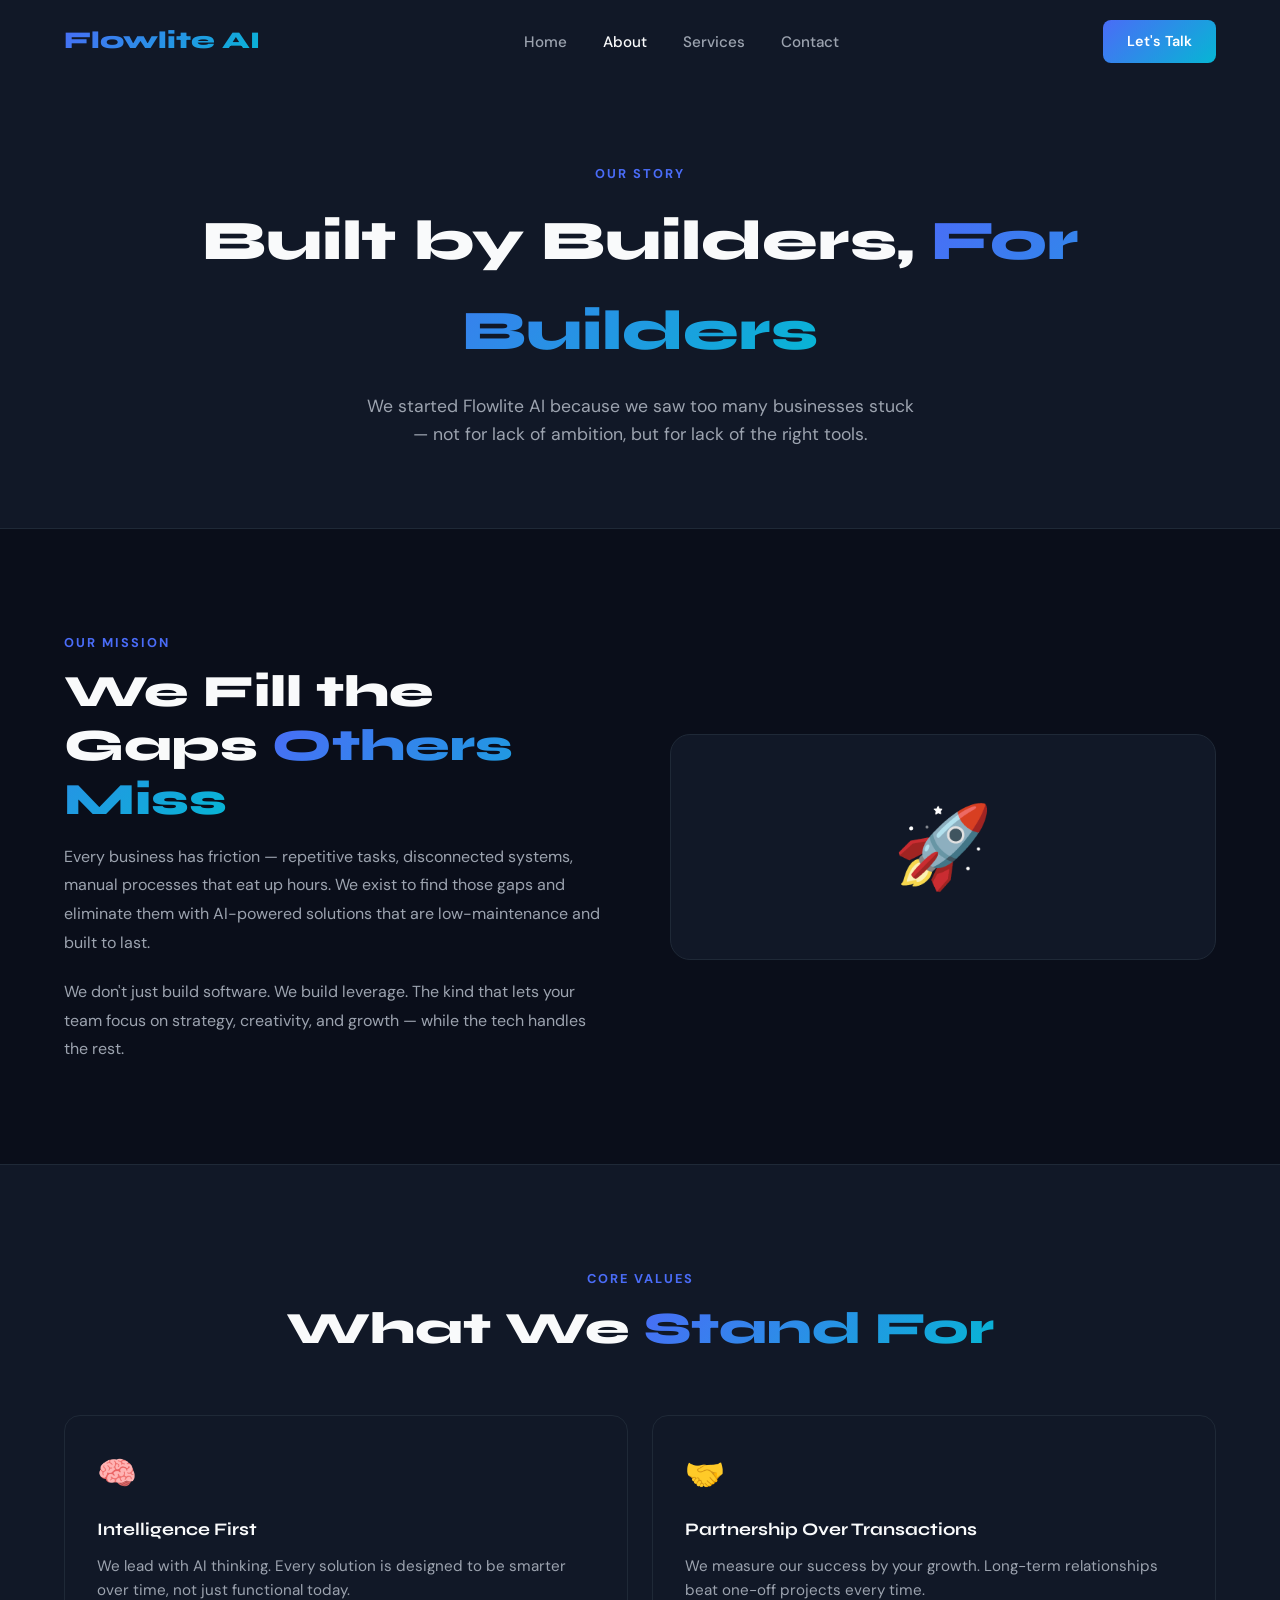
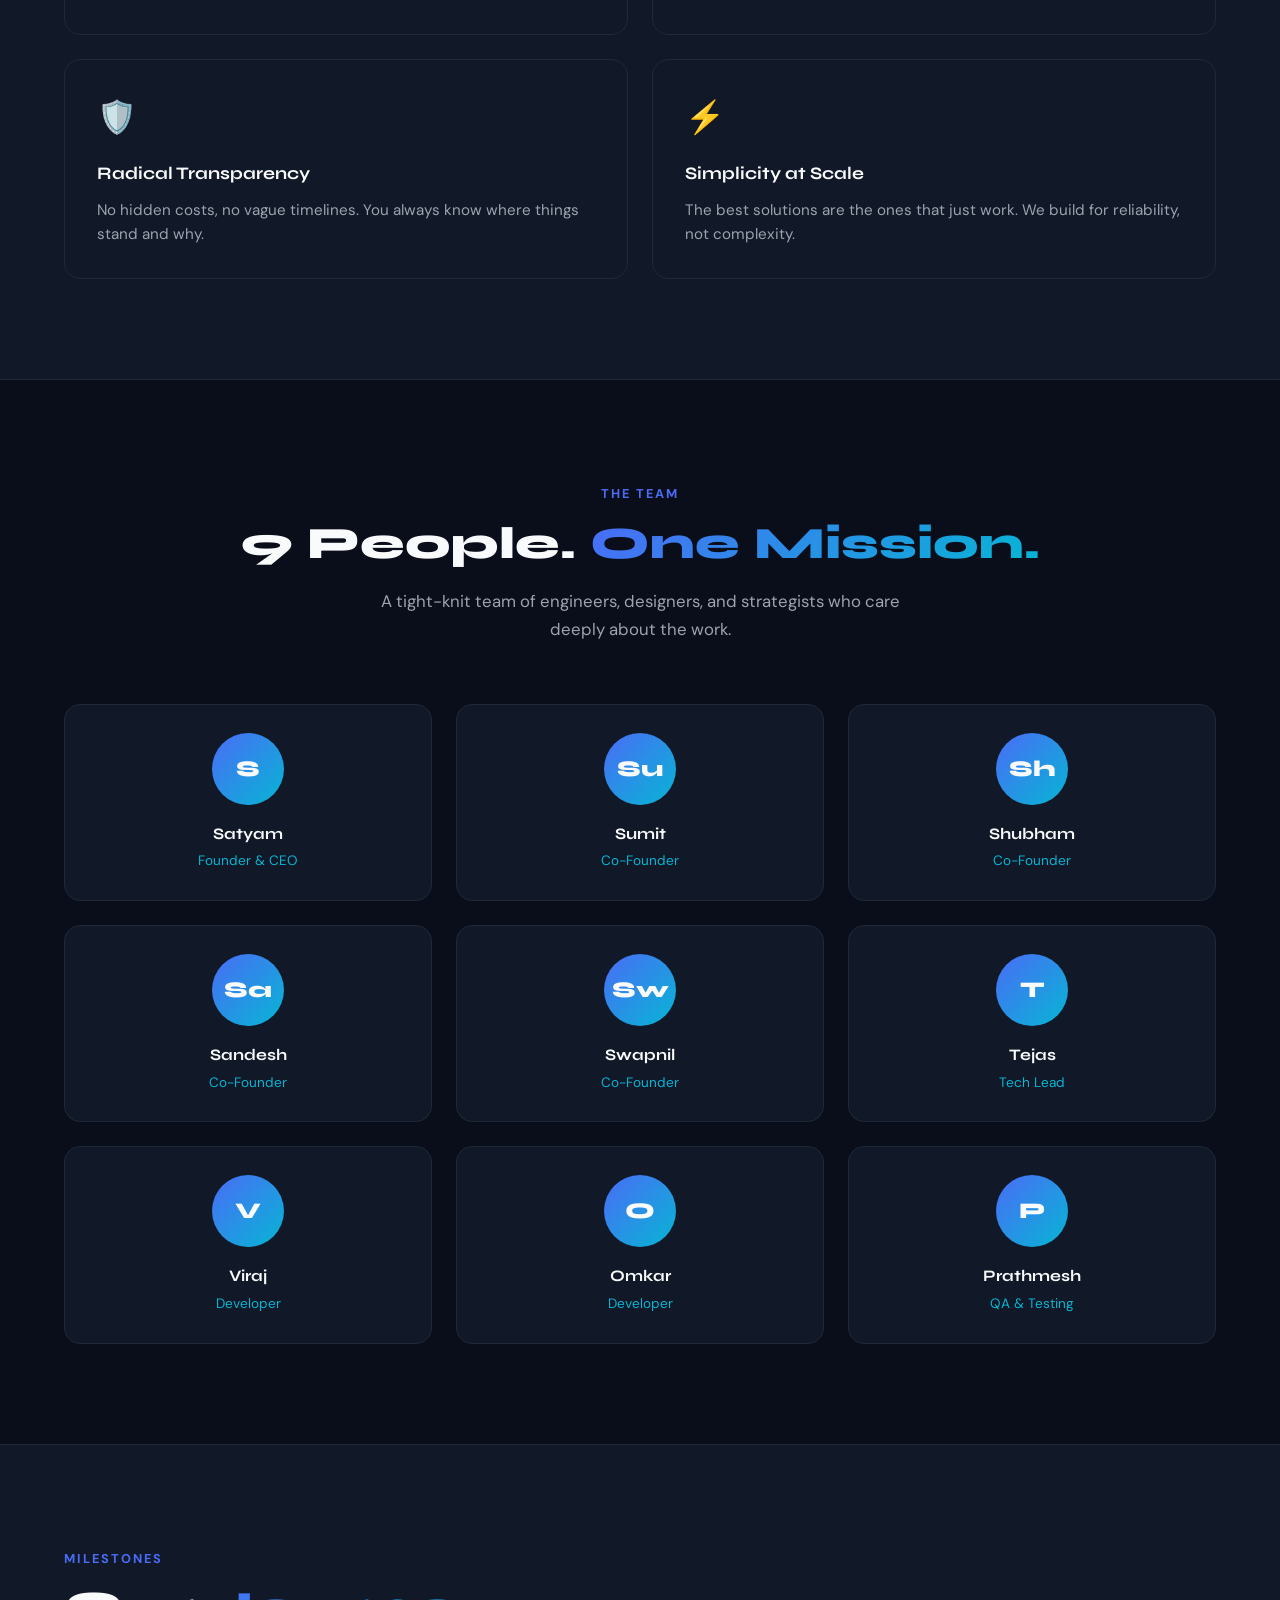
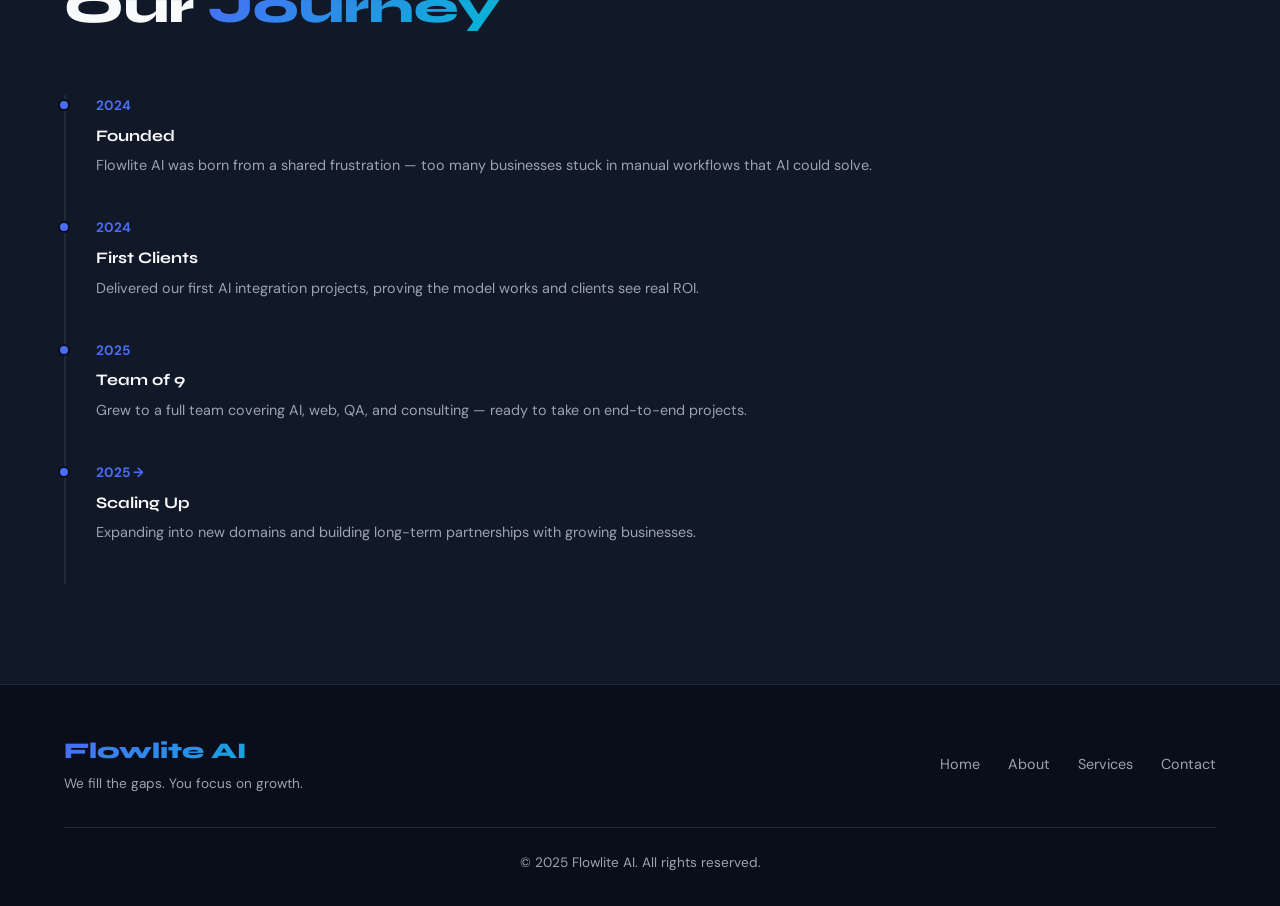
==== about.html @ 69008302 "Initial commit — Flowlite AI website" ====
<!DOCTYPE html>
<html lang="en">
<head>
  <meta charset="UTF-8" />
  <meta name="viewport" content="width=device-width, initial-scale=1.0" />
  <title>About — Flowlite AI</title>
  <meta name="description" content="Learn about Flowlite AI — our story, mission, values, and the team behind the work." />
  <link rel="preconnect" href="https://fonts.googleapis.com" />
  <link href="https://fonts.googleapis.com/css2?family=Syne:wght@700;800&family=DM+Sans:wght@400;500;600;700&display=swap" rel="stylesheet" />
  <link rel="stylesheet" href="https://cdnjs.cloudflare.com/ajax/libs/font-awesome/6.5.0/css/all.min.css" />
  <link rel="stylesheet" href="css/styles.css" />
</head>
<body>

<nav>
  <div class="container nav-inner">
    <a href="index.html" class="nav-logo">Flowlite AI</a>
    <ul class="nav-links">
      <li><a href="index.html">Home</a></li>
      <li><a href="about.html" class="active">About</a></li>
      <li><a href="services.html">Services</a></li>
      <li><a href="contact.html">Contact</a></li>
    </ul>
    <a href="contact.html" class="nav-cta">Let's Talk</a>
    <div class="hamburger"><span></span><span></span><span></span></div>
  </div>
</nav>

<div class="page-hero">
  <div class="container">
    <span class="section-label">Our Story</span>
    <h1>Built by Builders, <span style="background:var(--gradient);-webkit-background-clip:text;-webkit-text-fill-color:transparent">For Builders</span></h1>
    <p>We started Flowlite AI because we saw too many businesses stuck — not for lack of ambition, but for lack of the right tools.</p>
  </div>
</div>

<!-- MISSION -->
<section>
  <div class="container">
    <div style="display:grid;grid-template-columns:1fr 1fr;gap:60px;align-items:center">
      <div class="reveal">
        <span class="section-label">Our Mission</span>
        <h2 class="section-title">We Fill the Gaps <span style="background:var(--gradient);-webkit-background-clip:text;-webkit-text-fill-color:transparent">Others Miss</span></h2>
        <p style="color:var(--text-secondary);line-height:1.8;margin-bottom:20px">Every business has friction — repetitive tasks, disconnected systems, manual processes that eat up hours. We exist to find those gaps and eliminate them with AI-powered solutions that are low-maintenance and built to last.</p>
        <p style="color:var(--text-secondary);line-height:1.8">We don't just build software. We build leverage. The kind that lets your team focus on strategy, creativity, and growth — while the tech handles the rest.</p>
      </div>
      <div class="reveal" style="background:var(--bg-secondary);border:1px solid var(--border);border-radius:20px;padding:48px;text-align:center;font-size:5rem">🚀</div>
    </div>
  </div>
</section>

<!-- VALUES -->
<section style="background:var(--bg-secondary);border-top:1px solid var(--border);border-bottom:1px solid var(--border)">
  <div class="container">
    <div class="text-center reveal">
      <span class="section-label">Core Values</span>
      <h2 class="section-title">What We <span style="background:var(--gradient);-webkit-background-clip:text;-webkit-text-fill-color:transparent">Stand For</span></h2>
    </div>
    <div class="values-grid">
      <div class="value-card reveal">
        <div class="value-icon">🧠</div>
        <h3>Intelligence First</h3>
        <p>We lead with AI thinking. Every solution is designed to be smarter over time, not just functional today.</p>
      </div>
      <div class="value-card reveal">
        <div class="value-icon">🤝</div>
        <h3>Partnership Over Transactions</h3>
        <p>We measure our success by your growth. Long-term relationships beat one-off projects every time.</p>
      </div>
      <div class="value-card reveal">
        <div class="value-icon">🛡️</div>
        <h3>Radical Transparency</h3>
        <p>No hidden costs, no vague timelines. You always know where things stand and why.</p>
      </div>
      <div class="value-card reveal">
        <div class="value-icon">⚡</div>
        <h3>Simplicity at Scale</h3>
        <p>The best solutions are the ones that just work. We build for reliability, not complexity.</p>
      </div>
    </div>
  </div>
</section>

<!-- TEAM -->
<section>
  <div class="container">
    <div class="text-center reveal">
      <span class="section-label">The Team</span>
      <h2 class="section-title">9 People. <span style="background:var(--gradient);-webkit-background-clip:text;-webkit-text-fill-color:transparent">One Mission.</span></h2>
      <p class="section-sub">A tight-knit team of engineers, designers, and strategists who care deeply about the work.</p>
    </div>
    <div class="team-grid">
      <div class="team-card reveal"><div class="team-avatar">S</div><h3>Satyam</h3><p>Founder & CEO</p></div>
      <div class="team-card reveal"><div class="team-avatar">Su</div><h3>Sumit</h3><p>Co-Founder</p></div>
      <div class="team-card reveal"><div class="team-avatar">Sh</div><h3>Shubham</h3><p>Co-Founder</p></div>
      <div class="team-card reveal"><div class="team-avatar">Sa</div><h3>Sandesh</h3><p>Co-Founder</p></div>
      <div class="team-card reveal"><div class="team-avatar">Sw</div><h3>Swapnil</h3><p>Co-Founder</p></div>
      <div class="team-card reveal"><div class="team-avatar">T</div><h3>Tejas</h3><p>Tech Lead</p></div>
      <div class="team-card reveal"><div class="team-avatar">V</div><h3>Viraj</h3><p>Developer</p></div>
      <div class="team-card reveal"><div class="team-avatar">O</div><h3>Omkar</h3><p>Developer</p></div>
      <div class="team-card reveal"><div class="team-avatar">P</div><h3>Prathmesh</h3><p>QA & Testing</p></div>
    </div>
  </div>
</section>

<!-- TIMELINE -->
<section style="background:var(--bg-secondary);border-top:1px solid var(--border)">
  <div class="container">
    <div class="reveal">
      <span class="section-label">Milestones</span>
      <h2 class="section-title">Our <span style="background:var(--gradient);-webkit-background-clip:text;-webkit-text-fill-color:transparent">Journey</span></h2>
    </div>
    <div class="timeline">
      <div class="timeline-item reveal">
        <div class="timeline-year">2024</div>
        <h3>Founded</h3>
        <p>Flowlite AI was born from a shared frustration — too many businesses stuck in manual workflows that AI could solve.</p>
      </div>
      <div class="timeline-item reveal">
        <div class="timeline-year">2024</div>
        <h3>First Clients</h3>
        <p>Delivered our first AI integration projects, proving the model works and clients see real ROI.</p>
      </div>
      <div class="timeline-item reveal">
        <div class="timeline-year">2025</div>
        <h3>Team of 9</h3>
        <p>Grew to a full team covering AI, web, QA, and consulting — ready to take on end-to-end projects.</p>
      </div>
      <div class="timeline-item reveal">
        <div class="timeline-year">2025 →</div>
        <h3>Scaling Up</h3>
        <p>Expanding into new domains and building long-term partnerships with growing businesses.</p>
      </div>
    </div>
  </div>
</section>

<footer>
  <div class="container">
    <div class="footer-inner">
      <div>
        <div class="footer-logo">Flowlite AI</div>
        <div class="footer-tagline">We fill the gaps. You focus on growth.</div>
      </div>
      <ul class="footer-links">
        <li><a href="index.html">Home</a></li>
        <li><a href="about.html">About</a></li>
        <li><a href="services.html">Services</a></li>
        <li><a href="contact.html">Contact</a></li>
      </ul>
    </div>
    <div class="footer-bottom">© 2025 Flowlite AI. All rights reserved.</div>
  </div>
</footer>

<script src="js/main.js"></script>
</body>
</html>
---- css/styles.css ----
/* ============================================
   CSS VARIABLES & RESET
   ============================================ */
:root {
  --bg-primary: #0A0E1A;
  --bg-secondary: #111827;
  --accent-primary: #4A6CF7;
  --accent-secondary: #06B6D4;
  --text-primary: #F9FAFB;
  --text-secondary: #9CA3AF;
  --border: #1F2937;
  --gradient: linear-gradient(135deg, #4A6CF7, #06B6D4);
}

*, *::before, *::after { margin: 0; padding: 0; box-sizing: border-box; }

html { scroll-behavior: smooth; }

body {
  font-family: 'DM Sans', sans-serif;
  background: var(--bg-primary);
  color: var(--text-primary);
  overflow-x: hidden;
  line-height: 1.6;
}

h1, h2, h3, h4 { font-family: 'Syne', sans-serif; }

a { text-decoration: none; color: inherit; }

img { max-width: 100%; }

.container { max-width: 1200px; margin: 0 auto; padding: 0 24px; }

/* ============================================
   NAV
   ============================================ */
nav {
  position: fixed; top: 0; left: 0; right: 0; z-index: 1000;
  padding: 20px 0;
  transition: all 0.3s ease;
}

nav.scrolled {
  background: rgba(10, 14, 26, 0.9);
  backdrop-filter: blur(12px);
  border-bottom: 1px solid var(--border);
  padding: 14px 0;
}

.nav-inner {
  display: flex; align-items: center; justify-content: space-between;
}

.nav-logo {
  font-family: 'Syne', sans-serif;
  font-size: 1.5rem; font-weight: 800;
  background: var(--gradient); -webkit-background-clip: text; -webkit-text-fill-color: transparent;
}

.nav-links { display: flex; gap: 36px; list-style: none; }

.nav-links a {
  color: var(--text-secondary); font-size: 0.95rem; font-weight: 500;
  transition: color 0.2s;
}

.nav-links a:hover, .nav-links a.active { color: var(--text-primary); }

.nav-cta {
  background: var(--gradient); color: #fff;
  padding: 10px 24px; border-radius: 8px;
  font-weight: 600; font-size: 0.9rem;
  transition: opacity 0.2s, transform 0.2s;
}

.nav-cta:hover { opacity: 0.85; transform: translateY(-1px); }

.hamburger { display: none; flex-direction: column; gap: 5px; cursor: pointer; }
.hamburger span { width: 24px; height: 2px; background: var(--text-primary); border-radius: 2px; transition: all 0.3s; }

/* ============================================
   BUTTONS
   ============================================ */
.btn-primary {
  display: inline-block;
  background: var(--gradient); color: #fff;
  padding: 14px 32px; border-radius: 10px;
  font-weight: 700; font-size: 1rem;
  transition: transform 0.2s, box-shadow 0.2s;
  border: none; cursor: pointer;
}

.btn-primary:hover {
  transform: translateY(-2px);
  box-shadow: 0 8px 30px rgba(74, 108, 247, 0.4);
}

.btn-outline {
  display: inline-block;
  border: 2px solid var(--accent-primary); color: var(--text-primary);
  padding: 12px 32px; border-radius: 10px;
  font-weight: 700; font-size: 1rem;
  transition: all 0.2s; cursor: pointer; background: transparent;
}

.btn-outline:hover {
  background: var(--accent-primary); color: #fff;
  transform: translateY(-2px);
}

/* ============================================
   HERO
   ============================================ */
.hero {
  position: relative; min-height: 100vh;
  display: flex; align-items: center;
  overflow: hidden;
}

#particles-canvas {
  position: absolute; top: 0; left: 0;
  width: 100%; height: 100%; z-index: 0;
}

.hero-content {
  position: relative; z-index: 1;
  max-width: 780px;
}

.hero-badge {
  display: inline-flex; align-items: center; gap: 8px;
  background: rgba(74, 108, 247, 0.15);
  border: 1px solid rgba(74, 108, 247, 0.3);
  padding: 8px 16px; border-radius: 100px;
  font-size: 0.85rem; color: var(--accent-secondary);
  margin-bottom: 28px;
}

.hero-badge span { width: 8px; height: 8px; background: var(--accent-secondary); border-radius: 50%; animation: pulse 2s infinite; }

@keyframes pulse { 0%,100%{opacity:1;transform:scale(1)} 50%{opacity:0.5;transform:scale(1.3)} }

.hero h1 {
  font-size: clamp(2.8rem, 6vw, 5rem);
  font-weight: 800; line-height: 1.1;
  margin-bottom: 16px;
}

.hero h1 .gradient-text {
  background: var(--gradient); -webkit-background-clip: text; -webkit-text-fill-color: transparent;
}

.hero-typing {
  font-size: clamp(1.1rem, 2.5vw, 1.4rem);
  color: var(--text-secondary); margin-bottom: 12px; min-height: 2rem;
}

.hero-typing .typed { color: var(--accent-secondary); font-weight: 600; }

.hero-sub {
  font-size: 1.1rem; color: var(--text-secondary);
  max-width: 560px; margin-bottom: 40px; line-height: 1.7;
}

.hero-btns { display: flex; gap: 16px; flex-wrap: wrap; }

/* ============================================
   SECTION COMMON
   ============================================ */
section { padding: 100px 0; }

.section-label {
  display: inline-block;
  font-size: 0.8rem; font-weight: 700; letter-spacing: 2px;
  text-transform: uppercase; color: var(--accent-primary);
  margin-bottom: 12px;
}

.section-title {
  font-size: clamp(2rem, 4vw, 2.8rem);
  font-weight: 800; line-height: 1.2; margin-bottom: 16px;
}

.section-sub {
  font-size: 1.05rem; color: var(--text-secondary);
  max-width: 560px; line-height: 1.7;
}

.text-center { text-align: center; }
.text-center .section-sub { margin: 0 auto; }

/* ============================================
   STATS STRIP
   ============================================ */
.stats-strip {
  background: var(--bg-secondary);
  border-top: 1px solid var(--border);
  border-bottom: 1px solid var(--border);
  padding: 48px 0;
}

.stats-grid {
  display: grid; grid-template-columns: repeat(3, 1fr);
  gap: 32px; text-align: center;
}

.stat-number {
  font-family: 'Syne', sans-serif;
  font-size: 3rem; font-weight: 800;
  background: var(--gradient); -webkit-background-clip: text; -webkit-text-fill-color: transparent;
}

.stat-label { color: var(--text-secondary); font-size: 0.95rem; margin-top: 4px; }

/* ============================================
   SERVICES
   ============================================ */
.services-grid {
  display: grid; grid-template-columns: repeat(3, 1fr);
  gap: 24px; margin-top: 60px;
}

.service-card {
  background: var(--bg-secondary);
  border: 1px solid var(--border);
  border-radius: 16px; padding: 32px;
  transition: transform 0.3s, border-color 0.3s, box-shadow 0.3s;
  cursor: default;
}

.service-card:hover {
  transform: translateY(-6px);
  border-color: var(--accent-primary);
  box-shadow: 0 12px 40px rgba(74, 108, 247, 0.15);
}

.service-icon {
  width: 52px; height: 52px;
  background: rgba(74, 108, 247, 0.15);
  border-radius: 12px;
  display: flex; align-items: center; justify-content: center;
  font-size: 1.4rem; margin-bottom: 20px;
}

.service-card h3 { font-size: 1.15rem; font-weight: 700; margin-bottom: 10px; }
.service-card p { color: var(--text-secondary); font-size: 0.95rem; line-height: 1.6; }

/* ============================================
   WHY US
   ============================================ */
.why-grid {
  display: grid; grid-template-columns: repeat(2, 1fr);
  gap: 24px; margin-top: 60px;
}

.why-card {
  background: var(--bg-secondary);
  border: 1px solid var(--border);
  border-radius: 16px; padding: 32px;
  display: flex; gap: 20px; align-items: flex-start;
}

.why-icon { font-size: 2rem; flex-shrink: 0; }
.why-card h3 { font-size: 1.1rem; font-weight: 700; margin-bottom: 8px; }
.why-card p { color: var(--text-secondary); font-size: 0.95rem; }

/* ============================================
   HOW IT WORKS
   ============================================ */
.how-bg { background: var(--bg-secondary); }

.steps-grid {
  display: grid; grid-template-columns: repeat(3, 1fr);
  gap: 32px; margin-top: 60px; position: relative;
}

.step-card { text-align: center; padding: 32px 24px; }

.step-number {
  width: 64px; height: 64px;
  background: var(--gradient);
  border-radius: 50%;
  display: flex; align-items: center; justify-content: center;
  font-family: 'Syne', sans-serif; font-size: 1.4rem; font-weight: 800;
  margin: 0 auto 24px;
}

.step-card h3 { font-size: 1.2rem; font-weight: 700; margin-bottom: 12px; }
.step-card p { color: var(--text-secondary); font-size: 0.95rem; }

/* ============================================
   TESTIMONIALS
   ============================================ */
.testimonials-grid {
  display: grid; grid-template-columns: repeat(3, 1fr);
  gap: 24px; margin-top: 60px;
}

.testimonial-card {
  background: var(--bg-secondary);
  border: 1px solid var(--border);
  border-radius: 16px; padding: 32px;
}

.stars { color: #FBBF24; font-size: 1rem; margin-bottom: 16px; }

.testimonial-card p {
  color: var(--text-secondary); font-size: 0.95rem;
  line-height: 1.7; margin-bottom: 24px; font-style: italic;
}

.testimonial-author { display: flex; align-items: center; gap: 12px; }

.author-avatar {
  width: 44px; height: 44px; border-radius: 50%;
  background: var(--gradient);
  display: flex; align-items: center; justify-content: center;
  font-weight: 700; font-size: 0.9rem;
}

.author-name { font-weight: 700; font-size: 0.95rem; }
.author-role { color: var(--text-secondary); font-size: 0.82rem; }

/* ============================================
   TEAM
   ============================================ */
.team-grid {
  display: grid; grid-template-columns: repeat(3, 1fr);
  gap: 24px; margin-top: 60px;
}

.team-card {
  background: var(--bg-secondary);
  border: 1px solid var(--border);
  border-radius: 16px; padding: 28px;
  text-align: center;
  transition: transform 0.3s, border-color 0.3s;
}

.team-card:hover { transform: translateY(-4px); border-color: var(--accent-primary); }

.team-avatar {
  width: 72px; height: 72px; border-radius: 50%;
  background: var(--gradient);
  display: flex; align-items: center; justify-content: center;
  font-family: 'Syne', sans-serif; font-size: 1.4rem; font-weight: 800;
  margin: 0 auto 16px;
}

.team-card h3 { font-size: 1rem; font-weight: 700; margin-bottom: 4px; }
.team-card p { color: var(--accent-secondary); font-size: 0.85rem; }

/* ============================================
   CONTACT
   ============================================ */
.contact-bg { background: var(--bg-secondary); }

.contact-grid {
  display: grid; grid-template-columns: 1fr 1.4fr;
  gap: 60px; margin-top: 60px; align-items: start;
}

.contact-info h3 { font-size: 1.5rem; font-weight: 700; margin-bottom: 16px; }
.contact-info p { color: var(--text-secondary); line-height: 1.7; margin-bottom: 32px; }

.contact-links { display: flex; flex-direction: column; gap: 16px; }

.contact-link {
  display: flex; align-items: center; gap: 12px;
  color: var(--text-secondary); font-size: 0.95rem;
  transition: color 0.2s;
}

.contact-link:hover { color: var(--accent-primary); }
.contact-link i { font-size: 1.1rem; color: var(--accent-primary); width: 20px; }

.contact-form { display: flex; flex-direction: column; gap: 16px; }

.form-row { display: grid; grid-template-columns: 1fr 1fr; gap: 16px; }

.form-group { display: flex; flex-direction: column; gap: 8px; }

.form-group label { font-size: 0.85rem; font-weight: 600; color: var(--text-secondary); }

.form-group input,
.form-group textarea {
  background: var(--bg-primary);
  border: 1px solid var(--border);
  border-radius: 10px; padding: 14px 16px;
  color: var(--text-primary); font-family: 'DM Sans', sans-serif;
  font-size: 0.95rem; transition: border-color 0.2s;
  outline: none;
}

.form-group input:focus,
.form-group textarea:focus { border-color: var(--accent-primary); }

.form-group textarea { resize: vertical; min-height: 120px; }

/* ============================================
   FOOTER
   ============================================ */
footer {
  background: var(--bg-primary);
  border-top: 1px solid var(--border);
  padding: 48px 0 32px;
}

.footer-inner {
  display: flex; justify-content: space-between; align-items: center;
  flex-wrap: wrap; gap: 24px; margin-bottom: 32px;
}

.footer-logo {
  font-family: 'Syne', sans-serif; font-size: 1.4rem; font-weight: 800;
  background: var(--gradient); -webkit-background-clip: text; -webkit-text-fill-color: transparent;
}

.footer-tagline { color: var(--text-secondary); font-size: 0.85rem; margin-top: 4px; }

.footer-links { display: flex; gap: 28px; list-style: none; }
.footer-links a { color: var(--text-secondary); font-size: 0.9rem; transition: color 0.2s; }
.footer-links a:hover { color: var(--text-primary); }

.footer-bottom {
  border-top: 1px solid var(--border); padding-top: 24px;
  text-align: center; color: var(--text-secondary); font-size: 0.85rem;
}

/* ============================================
   REVEAL ANIMATIONS
   ============================================ */
.reveal {
  opacity: 0; transform: translateY(30px);
  transition: opacity 0.6s ease, transform 0.6s ease;
}

.reveal.visible { opacity: 1; transform: translateY(0); }

/* ============================================
   PAGE HERO (inner pages)
   ============================================ */
.page-hero {
  padding: 160px 0 80px;
  background: var(--bg-secondary);
  border-bottom: 1px solid var(--border);
  text-align: center;
}

.page-hero h1 { font-size: clamp(2.2rem, 5vw, 3.5rem); font-weight: 800; margin-bottom: 16px; }
.page-hero p { color: var(--text-secondary); font-size: 1.1rem; max-width: 560px; margin: 0 auto; }

/* ============================================
   SERVICES PAGE
   ============================================ */
.service-detail {
  display: grid; grid-template-columns: 1fr 1fr;
  gap: 60px; align-items: center; padding: 80px 0;
  border-bottom: 1px solid var(--border);
}

.service-detail:last-child { border-bottom: none; }

.service-detail.reverse { direction: rtl; }
.service-detail.reverse > * { direction: ltr; }

.service-detail-icon {
  width: 80px; height: 80px;
  background: rgba(74, 108, 247, 0.15);
  border-radius: 20px;
  display: flex; align-items: center; justify-content: center;
  font-size: 2rem; margin-bottom: 24px;
}

.service-detail h2 { font-size: 1.8rem; font-weight: 800; margin-bottom: 16px; }
.service-detail p { color: var(--text-secondary); line-height: 1.7; margin-bottom: 24px; }

.service-includes { list-style: none; display: flex; flex-direction: column; gap: 10px; margin-bottom: 28px; }
.service-includes li { display: flex; align-items: center; gap: 10px; color: var(--text-secondary); font-size: 0.95rem; }
.service-includes li::before { content: "✓"; color: var(--accent-secondary); font-weight: 700; }

.service-visual {
  background: var(--bg-secondary);
  border: 1px solid var(--border);
  border-radius: 20px; padding: 48px;
  display: flex; align-items: center; justify-content: center;
  font-size: 5rem; min-height: 240px;
}

/* ============================================
   ABOUT PAGE
   ============================================ */
.values-grid {
  display: grid; grid-template-columns: repeat(2, 1fr);
  gap: 24px; margin-top: 60px;
}

.value-card {
  background: var(--bg-secondary);
  border: 1px solid var(--border);
  border-radius: 16px; padding: 32px;
}

.value-icon { font-size: 2rem; margin-bottom: 16px; }
.value-card h3 { font-size: 1.1rem; font-weight: 700; margin-bottom: 10px; }
.value-card p { color: var(--text-secondary); font-size: 0.95rem; }

.timeline { margin-top: 60px; position: relative; padding-left: 32px; }
.timeline::before { content: ''; position: absolute; left: 0; top: 0; bottom: 0; width: 2px; background: var(--border); }

.timeline-item { position: relative; padding-bottom: 40px; }
.timeline-item::before {
  content: ''; position: absolute; left: -38px; top: 4px;
  width: 12px; height: 12px; border-radius: 50%;
  background: var(--accent-primary); border: 2px solid var(--bg-primary);
}

.timeline-year { color: var(--accent-primary); font-size: 0.85rem; font-weight: 700; margin-bottom: 6px; }
.timeline-item h3 { font-size: 1rem; font-weight: 700; margin-bottom: 6px; }
.timeline-item p { color: var(--text-secondary); font-size: 0.9rem; }

/* ============================================
   CONTACT PAGE
   ============================================ */
.faq-list { margin-top: 60px; display: flex; flex-direction: column; gap: 16px; }

.faq-item {
  background: var(--bg-secondary);
  border: 1px solid var(--border);
  border-radius: 12px; overflow: hidden;
}

.faq-question {
  padding: 20px 24px; font-weight: 700; cursor: pointer;
  display: flex; justify-content: space-between; align-items: center;
  transition: color 0.2s;
}

.faq-question:hover { color: var(--accent-primary); }
.faq-question i { transition: transform 0.3s; }
.faq-item.open .faq-question i { transform: rotate(180deg); }

.faq-answer {
  max-height: 0; overflow: hidden;
  transition: max-height 0.3s ease, padding 0.3s;
  color: var(--text-secondary); font-size: 0.95rem; line-height: 1.7;
}

.faq-item.open .faq-answer { max-height: 200px; padding: 0 24px 20px; }

/* ============================================
   RESPONSIVE
   ============================================ */
@media (max-width: 1024px) {
  .services-grid { grid-template-columns: repeat(2, 1fr); }
  .testimonials-grid { grid-template-columns: repeat(2, 1fr); }
  .team-grid { grid-template-columns: repeat(3, 1fr); }
  .service-detail { grid-template-columns: 1fr; }
  .service-detail.reverse { direction: ltr; }
}

@media (max-width: 768px) {
  .nav-links, .nav-cta { display: none; }
  .hamburger { display: flex; }

  nav.mobile-open .nav-links {
    display: flex; flex-direction: column;
    position: fixed; top: 70px; left: 0; right: 0;
    background: var(--bg-secondary);
    padding: 24px; gap: 20px;
    border-bottom: 1px solid var(--border);
  }

  nav.mobile-open .nav-cta { display: block; margin-top: 8px; text-align: center; }

  .stats-grid { grid-template-columns: 1fr; gap: 24px; }
  .services-grid { grid-template-columns: 1fr; }
  .why-grid { grid-template-columns: 1fr; }
  .steps-grid { grid-template-columns: 1fr; }
  .testimonials-grid { grid-template-columns: 1fr; }
  .team-grid { grid-template-columns: repeat(2, 1fr); }
  .contact-grid { grid-template-columns: 1fr; }
  .form-row { grid-template-columns: 1fr; }
  .footer-inner { flex-direction: column; text-align: center; }
  .footer-links { flex-wrap: wrap; justify-content: center; }
  .values-grid { grid-template-columns: 1fr; }
}

@media (max-width: 480px) {
  .team-grid { grid-template-columns: 1fr; }
  .hero-btns { flex-direction: column; }
}
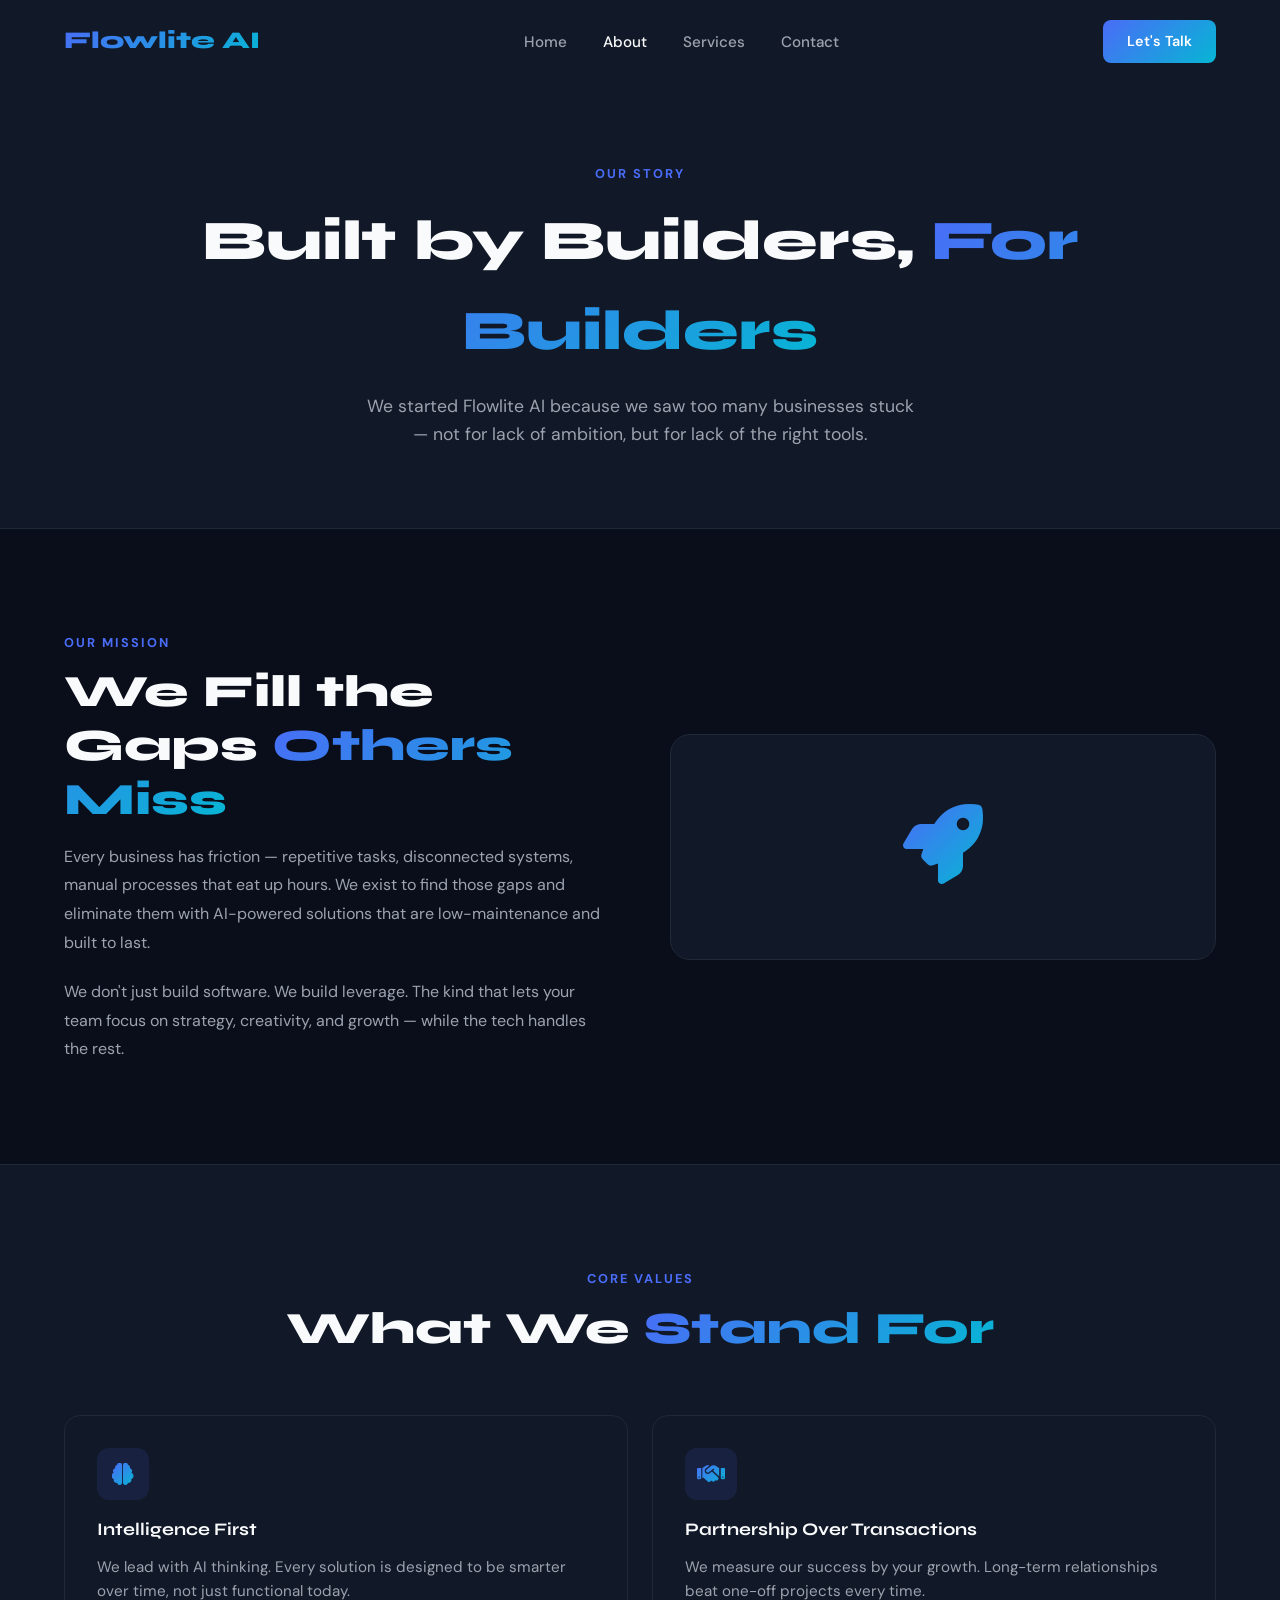
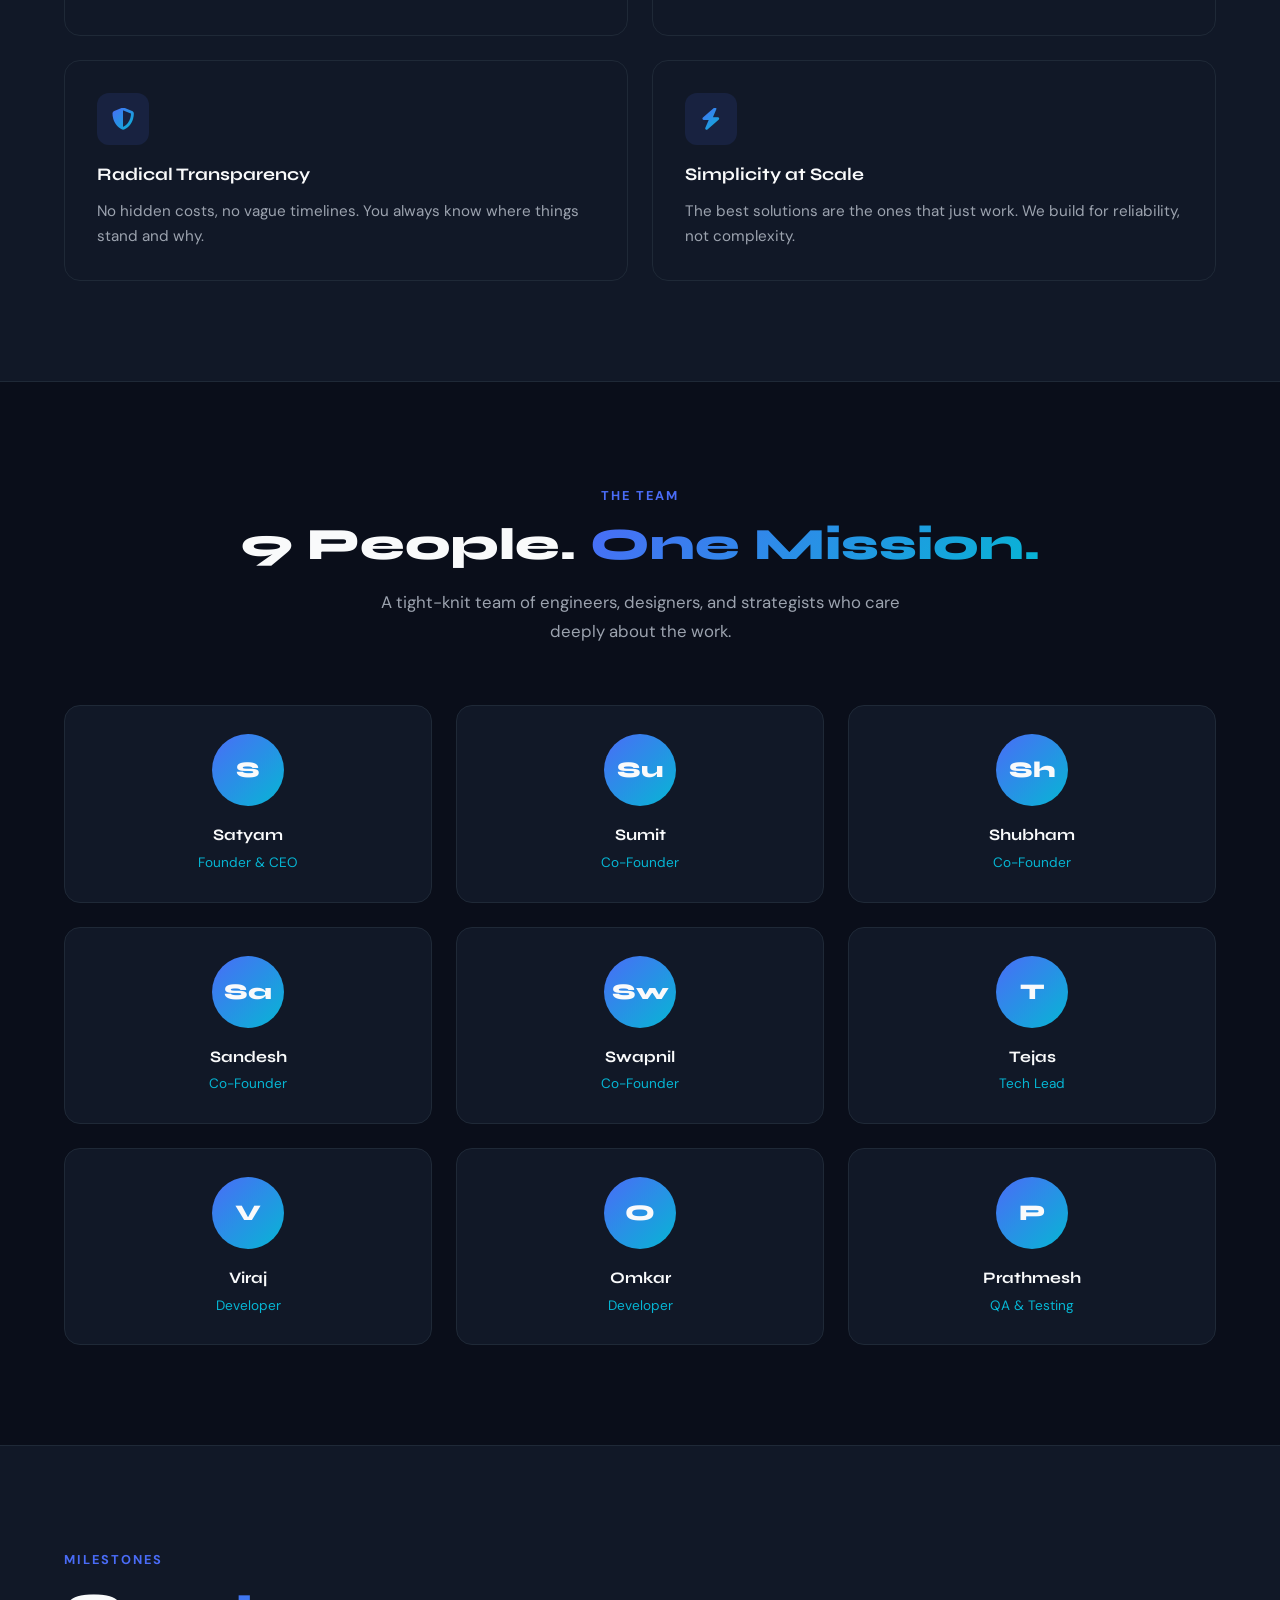
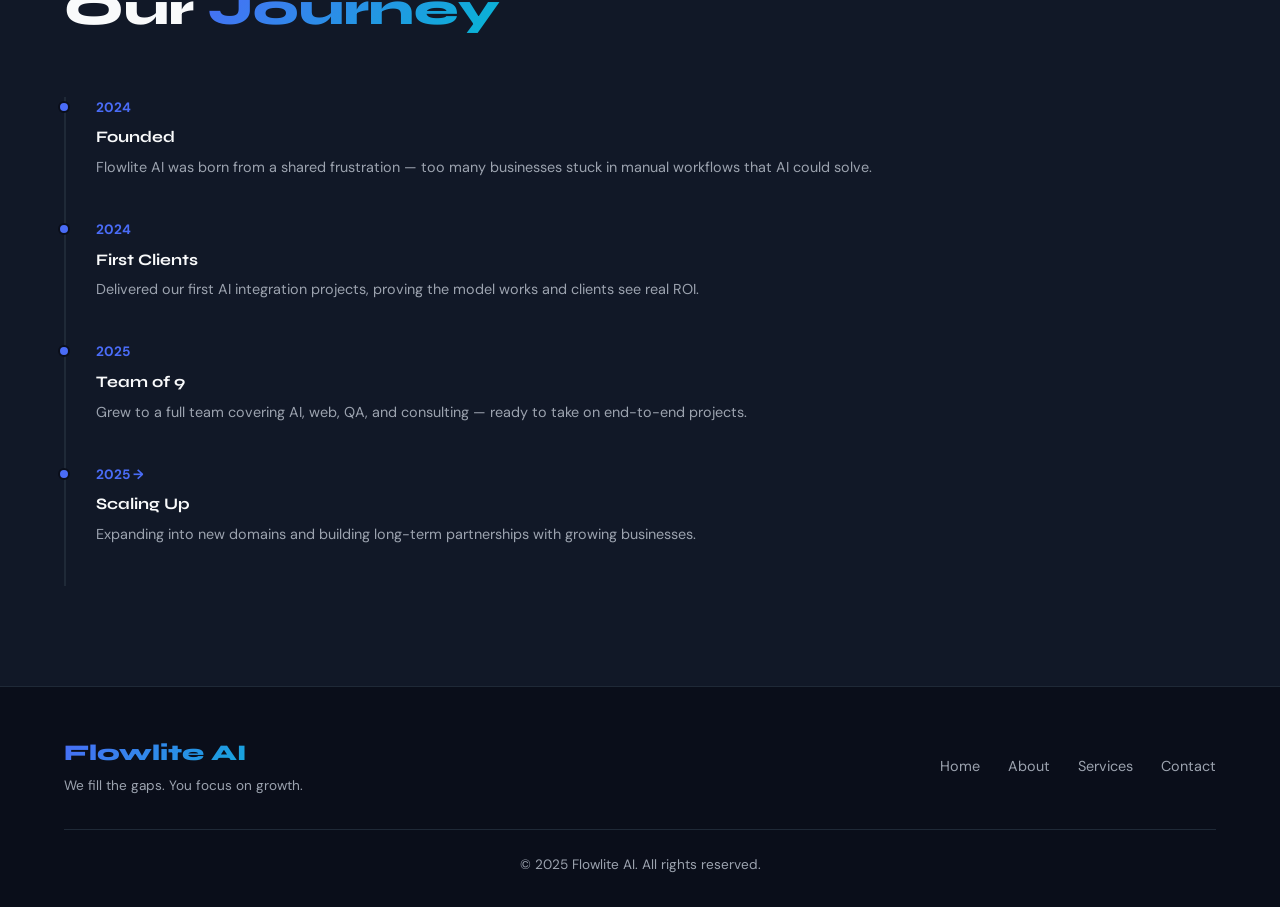
==== commit c7edb1e1: "Replace emojis with Font Awesome icons" ====
--- a/about.html
+++ b/about.html
@@ -44,7 +44,7 @@
         <p style="color:var(--text-secondary);line-height:1.8;margin-bottom:20px">Every business has friction — repetitive tasks, disconnected systems, manual processes that eat up hours. We exist to find those gaps and eliminate them with AI-powered solutions that are low-maintenance and built to last.</p>
         <p style="color:var(--text-secondary);line-height:1.8">We don't just build software. We build leverage. The kind that lets your team focus on strategy, creativity, and growth — while the tech handles the rest.</p>
       </div>
-      <div class="reveal" style="background:var(--bg-secondary);border:1px solid var(--border);border-radius:20px;padding:48px;text-align:center;font-size:5rem">🚀</div>
+      <div class="reveal" style="background:var(--bg-secondary);border:1px solid var(--border);border-radius:20px;padding:48px;text-align:center;font-size:5rem"><i class="fas fa-rocket" style="background:var(--gradient);-webkit-background-clip:text;-webkit-text-fill-color:transparent"></i></div>
     </div>
   </div>
 </section>
@@ -58,22 +58,22 @@
     </div>
     <div class="values-grid">
       <div class="value-card reveal">
-        <div class="value-icon">🧠</div>
+        <div class="value-icon"><i class="fas fa-brain"></i></div>
         <h3>Intelligence First</h3>
         <p>We lead with AI thinking. Every solution is designed to be smarter over time, not just functional today.</p>
       </div>
       <div class="value-card reveal">
-        <div class="value-icon">🤝</div>
+        <div class="value-icon"><i class="fas fa-handshake"></i></div>
         <h3>Partnership Over Transactions</h3>
         <p>We measure our success by your growth. Long-term relationships beat one-off projects every time.</p>
       </div>
       <div class="value-card reveal">
-        <div class="value-icon">🛡️</div>
+        <div class="value-icon"><i class="fas fa-shield-halved"></i></div>
         <h3>Radical Transparency</h3>
         <p>No hidden costs, no vague timelines. You always know where things stand and why.</p>
       </div>
       <div class="value-card reveal">
-        <div class="value-icon">⚡</div>
+        <div class="value-icon"><i class="fas fa-bolt"></i></div>
         <h3>Simplicity at Scale</h3>
         <p>The best solutions are the ones that just work. We build for reliability, not complexity.</p>
       </div>
--- a/css/styles.css
+++ b/css/styles.css
@@ -591,3 +591,57 @@
   .team-grid { grid-template-columns: 1fr; }
   .hero-btns { flex-direction: column; }
 }
+
+/* ============================================
+   ICON STYLES (replacing emojis)
+   ============================================ */
+.service-icon i,
+.why-icon i,
+.value-icon i {
+  font-size: 1.4rem;
+  background: var(--gradient);
+  -webkit-background-clip: text;
+  -webkit-text-fill-color: transparent;
+}
+
+.why-icon {
+  font-size: 1.8rem;
+  flex-shrink: 0;
+  width: 52px;
+  height: 52px;
+  background: rgba(74, 108, 247, 0.12);
+  border-radius: 12px;
+  display: flex;
+  align-items: center;
+  justify-content: center;
+}
+
+.value-icon {
+  font-size: 1.6rem;
+  width: 52px;
+  height: 52px;
+  background: rgba(74, 108, 247, 0.12);
+  border-radius: 12px;
+  display: flex;
+  align-items: center;
+  justify-content: center;
+  margin-bottom: 16px;
+}
+
+.service-visual {
+  font-size: 4rem;
+}
+
+.service-visual i {
+  font-size: 4rem;
+  background: var(--gradient);
+  -webkit-background-clip: text;
+  -webkit-text-fill-color: transparent;
+}
+
+.service-detail-icon i {
+  font-size: 2rem;
+  background: var(--gradient);
+  -webkit-background-clip: text;
+  -webkit-text-fill-color: transparent;
+}
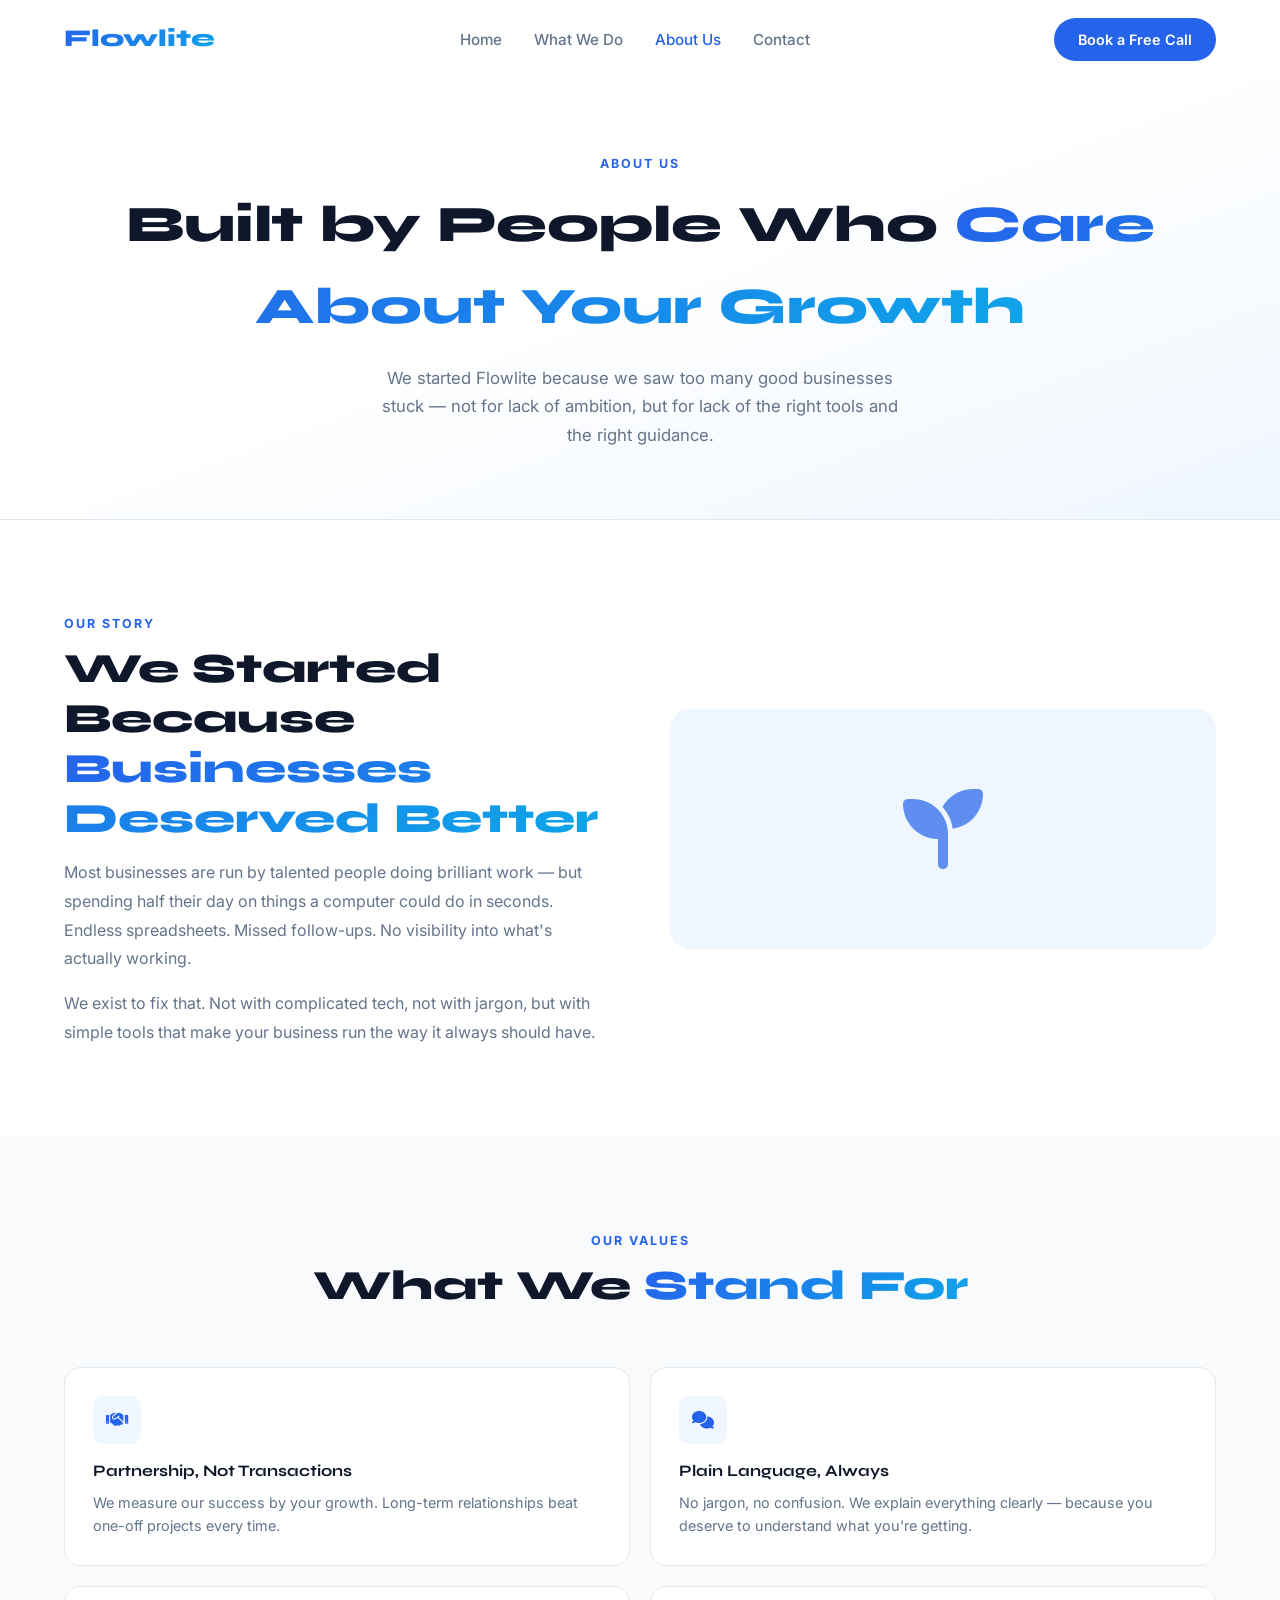
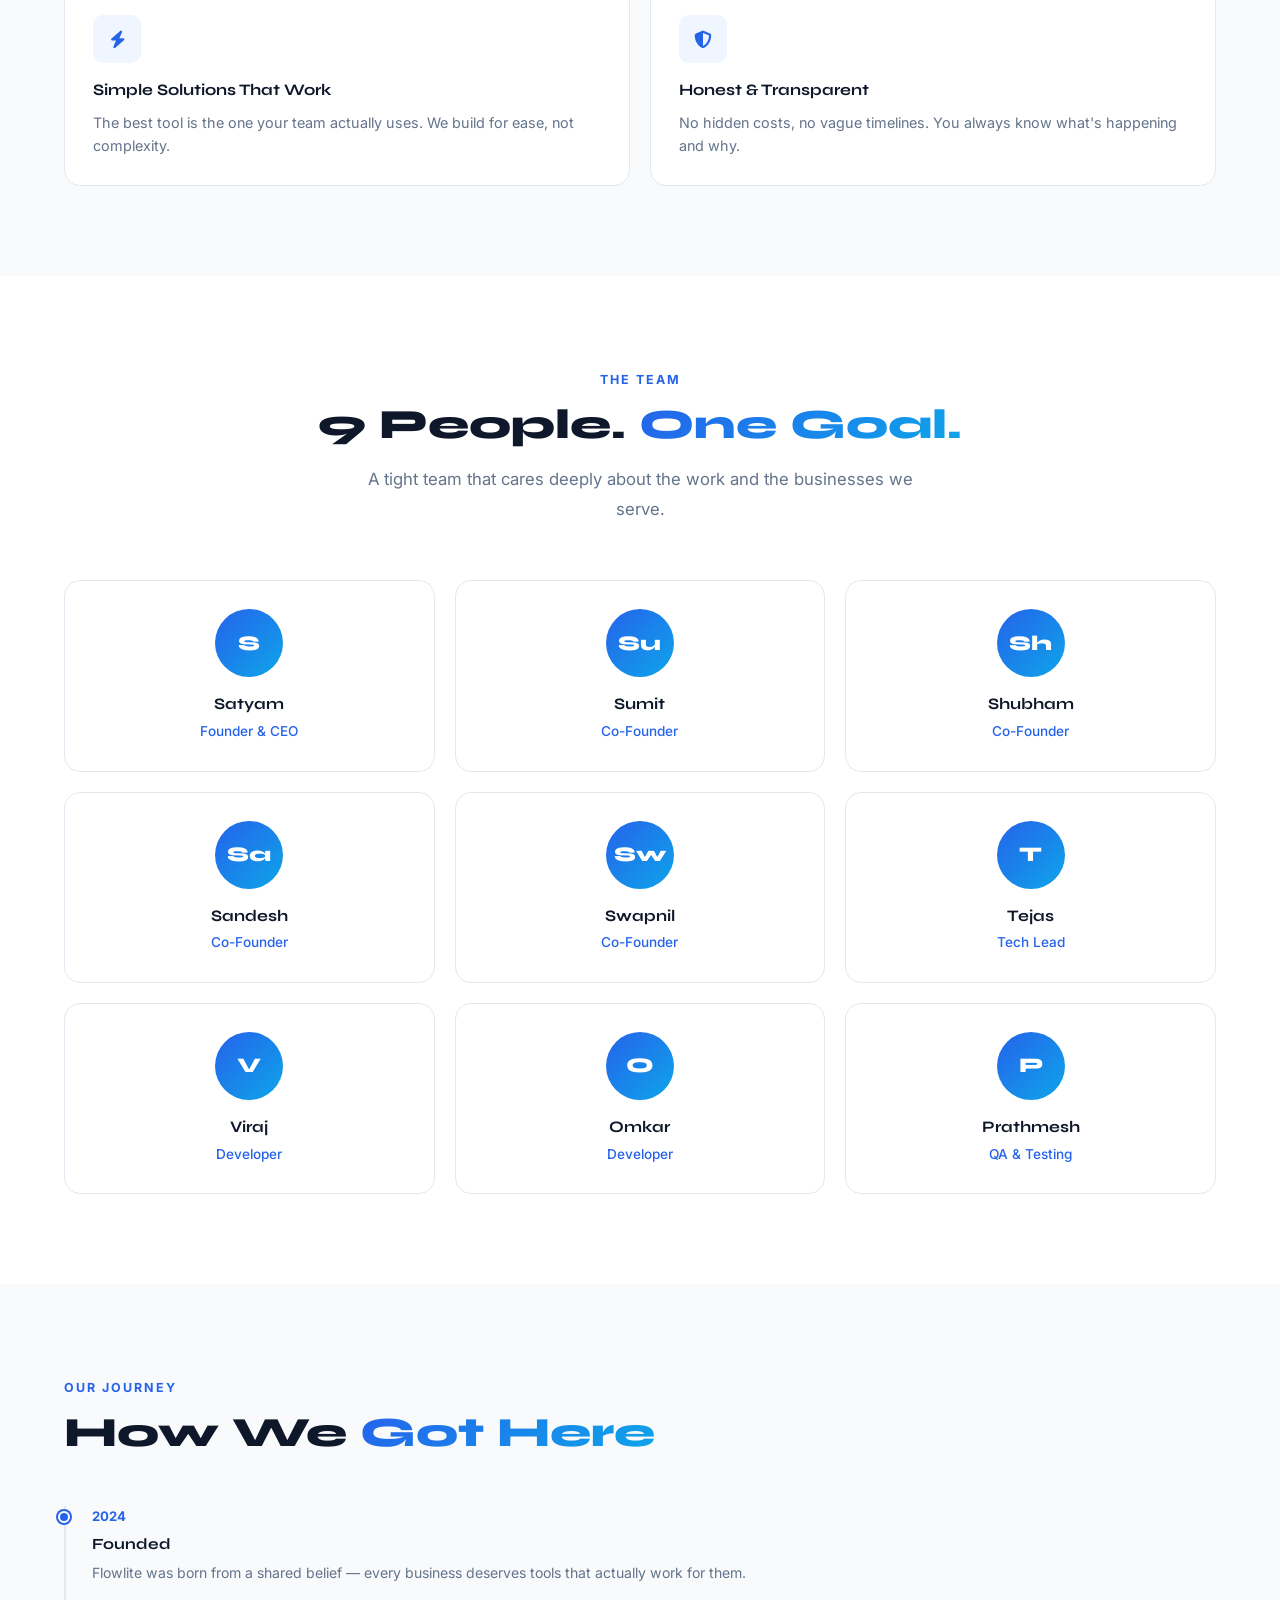
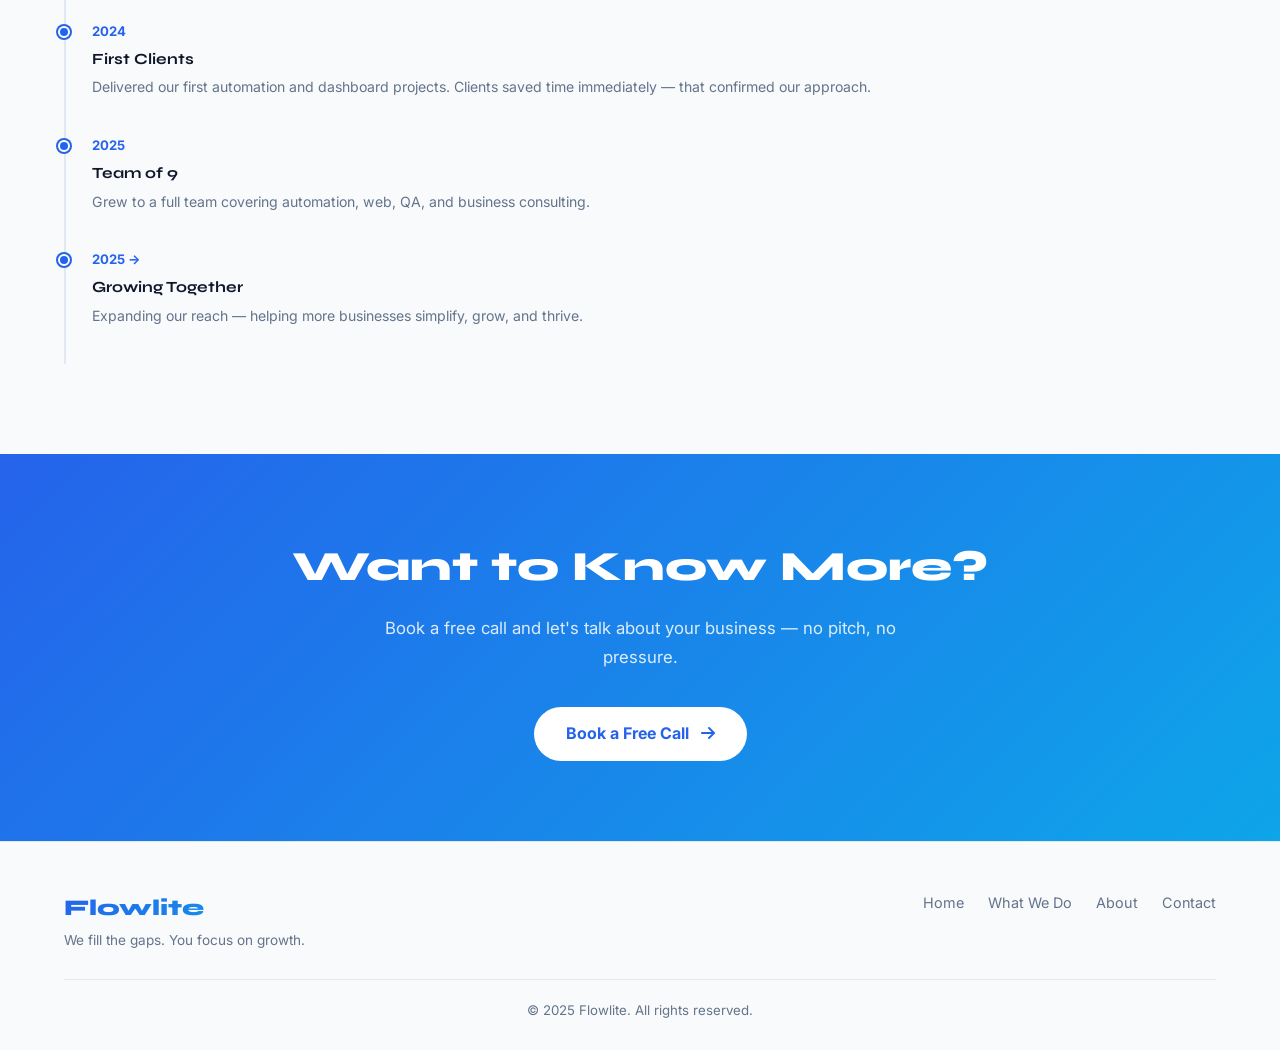
==== commit c2b6ff08: "Redesign: light theme, plain English, showcase + consultation sections" ====
--- a/about.html
+++ b/about.html
@@ -1,158 +1,100 @@
 <!DOCTYPE html>
 <html lang="en">
 <head>
-  <meta charset="UTF-8" />
-  <meta name="viewport" content="width=device-width, initial-scale=1.0" />
-  <title>About — Flowlite AI</title>
-  <meta name="description" content="Learn about Flowlite AI — our story, mission, values, and the team behind the work." />
-  <link rel="preconnect" href="https://fonts.googleapis.com" />
-  <link href="https://fonts.googleapis.com/css2?family=Syne:wght@700;800&family=DM+Sans:wght@400;500;600;700&display=swap" rel="stylesheet" />
-  <link rel="stylesheet" href="https://cdnjs.cloudflare.com/ajax/libs/font-awesome/6.5.0/css/all.min.css" />
-  <link rel="stylesheet" href="css/styles.css" />
+  <meta charset="UTF-8"/><meta name="viewport" content="width=device-width, initial-scale=1.0"/>
+  <title>About Us — Flowlite</title>
+  <link rel="preconnect" href="https://fonts.googleapis.com"/>
+  <link href="https://fonts.googleapis.com/css2?family=Syne:wght@700;800&family=Inter:wght@400;500;600;700&display=swap" rel="stylesheet"/>
+  <link rel="stylesheet" href="https://cdnjs.cloudflare.com/ajax/libs/font-awesome/6.5.0/css/all.min.css"/>
+  <link rel="stylesheet" href="css/styles.css"/>
 </head>
 <body>
-
-<nav>
-  <div class="container nav-inner">
-    <a href="index.html" class="nav-logo">Flowlite AI</a>
-    <ul class="nav-links">
-      <li><a href="index.html">Home</a></li>
-      <li><a href="about.html" class="active">About</a></li>
-      <li><a href="services.html">Services</a></li>
-      <li><a href="contact.html">Contact</a></li>
-    </ul>
-    <a href="contact.html" class="nav-cta">Let's Talk</a>
-    <div class="hamburger"><span></span><span></span><span></span></div>
-  </div>
-</nav>
+<nav><div class="container nav-inner">
+  <a href="index.html" class="nav-logo">Flowlite</a>
+  <ul class="nav-links"><li><a href="index.html">Home</a></li><li><a href="services.html">What We Do</a></li><li><a href="about.html" class="active">About Us</a></li><li><a href="contact.html">Contact</a></li></ul>
+  <a href="contact.html" class="nav-cta">Book a Free Call</a>
+  <div class="hamburger"><span></span><span></span><span></span></div>
+</div></nav>
 
 <div class="page-hero">
   <div class="container">
-    <span class="section-label">Our Story</span>
-    <h1>Built by Builders, <span style="background:var(--gradient);-webkit-background-clip:text;-webkit-text-fill-color:transparent">For Builders</span></h1>
-    <p>We started Flowlite AI because we saw too many businesses stuck — not for lack of ambition, but for lack of the right tools.</p>
+    <span class="section-label">About Us</span>
+    <h1>Built by People Who <span style="background:var(--gradient);-webkit-background-clip:text;-webkit-text-fill-color:transparent">Care About Your Growth</span></h1>
+    <p>We started Flowlite because we saw too many good businesses stuck — not for lack of ambition, but for lack of the right tools and the right guidance.</p>
   </div>
 </div>
 
-<!-- MISSION -->
-<section>
-  <div class="container">
-    <div style="display:grid;grid-template-columns:1fr 1fr;gap:60px;align-items:center">
-      <div class="reveal">
-        <span class="section-label">Our Mission</span>
-        <h2 class="section-title">We Fill the Gaps <span style="background:var(--gradient);-webkit-background-clip:text;-webkit-text-fill-color:transparent">Others Miss</span></h2>
-        <p style="color:var(--text-secondary);line-height:1.8;margin-bottom:20px">Every business has friction — repetitive tasks, disconnected systems, manual processes that eat up hours. We exist to find those gaps and eliminate them with AI-powered solutions that are low-maintenance and built to last.</p>
-        <p style="color:var(--text-secondary);line-height:1.8">We don't just build software. We build leverage. The kind that lets your team focus on strategy, creativity, and growth — while the tech handles the rest.</p>
-      </div>
-      <div class="reveal" style="background:var(--bg-secondary);border:1px solid var(--border);border-radius:20px;padding:48px;text-align:center;font-size:5rem"><i class="fas fa-rocket" style="background:var(--gradient);-webkit-background-clip:text;-webkit-text-fill-color:transparent"></i></div>
+<section><div class="container">
+  <div style="display:grid;grid-template-columns:1fr 1fr;gap:60px;align-items:center">
+    <div class="reveal">
+      <span class="section-label">Our Story</span>
+      <h2 class="section-title">We Started Because <span style="background:var(--gradient);-webkit-background-clip:text;-webkit-text-fill-color:transparent">Businesses Deserved Better</span></h2>
+      <p style="color:var(--text-muted);line-height:1.8;margin-bottom:16px">Most businesses are run by talented people doing brilliant work — but spending half their day on things a computer could do in seconds. Endless spreadsheets. Missed follow-ups. No visibility into what's actually working.</p>
+      <p style="color:var(--text-muted);line-height:1.8">We exist to fix that. Not with complicated tech, not with jargon, but with simple tools that make your business run the way it always should have.</p>
+    </div>
+    <div class="reveal" style="background:var(--accent-bg);border-radius:20px;padding:40px;display:flex;align-items:center;justify-content:center;min-height:240px">
+      <i class="fas fa-seedling" style="font-size:5rem;color:var(--accent);opacity:0.7"></i>
     </div>
   </div>
-</section>
+</div></section>
 
-<!-- VALUES -->
-<section style="background:var(--bg-secondary);border-top:1px solid var(--border);border-bottom:1px solid var(--border)">
-  <div class="container">
-    <div class="text-center reveal">
-      <span class="section-label">Core Values</span>
-      <h2 class="section-title">What We <span style="background:var(--gradient);-webkit-background-clip:text;-webkit-text-fill-color:transparent">Stand For</span></h2>
-    </div>
-    <div class="values-grid">
-      <div class="value-card reveal">
-        <div class="value-icon"><i class="fas fa-brain"></i></div>
-        <h3>Intelligence First</h3>
-        <p>We lead with AI thinking. Every solution is designed to be smarter over time, not just functional today.</p>
-      </div>
-      <div class="value-card reveal">
-        <div class="value-icon"><i class="fas fa-handshake"></i></div>
-        <h3>Partnership Over Transactions</h3>
-        <p>We measure our success by your growth. Long-term relationships beat one-off projects every time.</p>
-      </div>
-      <div class="value-card reveal">
-        <div class="value-icon"><i class="fas fa-shield-halved"></i></div>
-        <h3>Radical Transparency</h3>
-        <p>No hidden costs, no vague timelines. You always know where things stand and why.</p>
-      </div>
-      <div class="value-card reveal">
-        <div class="value-icon"><i class="fas fa-bolt"></i></div>
-        <h3>Simplicity at Scale</h3>
-        <p>The best solutions are the ones that just work. We build for reliability, not complexity.</p>
-      </div>
-    </div>
+<section class="bg-soft"><div class="container">
+  <div class="text-center reveal">
+    <span class="section-label">Our Values</span>
+    <h2 class="section-title">What We <span style="background:var(--gradient);-webkit-background-clip:text;-webkit-text-fill-color:transparent">Stand For</span></h2>
   </div>
-</section>
+  <div class="values-grid">
+    <div class="value-card reveal"><div class="value-icon"><i class="fas fa-handshake"></i></div><h3>Partnership, Not Transactions</h3><p>We measure our success by your growth. Long-term relationships beat one-off projects every time.</p></div>
+    <div class="value-card reveal"><div class="value-icon"><i class="fas fa-comments"></i></div><h3>Plain Language, Always</h3><p>No jargon, no confusion. We explain everything clearly — because you deserve to understand what you're getting.</p></div>
+    <div class="value-card reveal"><div class="value-icon"><i class="fas fa-bolt"></i></div><h3>Simple Solutions That Work</h3><p>The best tool is the one your team actually uses. We build for ease, not complexity.</p></div>
+    <div class="value-card reveal"><div class="value-icon"><i class="fas fa-shield-halved"></i></div><h3>Honest &amp; Transparent</h3><p>No hidden costs, no vague timelines. You always know what's happening and why.</p></div>
+  </div>
+</div></section>
 
-<!-- TEAM -->
-<section>
-  <div class="container">
-    <div class="text-center reveal">
-      <span class="section-label">The Team</span>
-      <h2 class="section-title">9 People. <span style="background:var(--gradient);-webkit-background-clip:text;-webkit-text-fill-color:transparent">One Mission.</span></h2>
-      <p class="section-sub">A tight-knit team of engineers, designers, and strategists who care deeply about the work.</p>
-    </div>
-    <div class="team-grid">
-      <div class="team-card reveal"><div class="team-avatar">S</div><h3>Satyam</h3><p>Founder & CEO</p></div>
-      <div class="team-card reveal"><div class="team-avatar">Su</div><h3>Sumit</h3><p>Co-Founder</p></div>
-      <div class="team-card reveal"><div class="team-avatar">Sh</div><h3>Shubham</h3><p>Co-Founder</p></div>
-      <div class="team-card reveal"><div class="team-avatar">Sa</div><h3>Sandesh</h3><p>Co-Founder</p></div>
-      <div class="team-card reveal"><div class="team-avatar">Sw</div><h3>Swapnil</h3><p>Co-Founder</p></div>
-      <div class="team-card reveal"><div class="team-avatar">T</div><h3>Tejas</h3><p>Tech Lead</p></div>
-      <div class="team-card reveal"><div class="team-avatar">V</div><h3>Viraj</h3><p>Developer</p></div>
-      <div class="team-card reveal"><div class="team-avatar">O</div><h3>Omkar</h3><p>Developer</p></div>
-      <div class="team-card reveal"><div class="team-avatar">P</div><h3>Prathmesh</h3><p>QA & Testing</p></div>
-    </div>
+<section><div class="container">
+  <div class="text-center reveal">
+    <span class="section-label">The Team</span>
+    <h2 class="section-title">9 People. <span style="background:var(--gradient);-webkit-background-clip:text;-webkit-text-fill-color:transparent">One Goal.</span></h2>
+    <p class="section-sub">A tight team that cares deeply about the work and the businesses we serve.</p>
   </div>
-</section>
+  <div class="team-grid">
+    <div class="team-card reveal"><div class="team-avatar">S</div><h3>Satyam</h3><p>Founder &amp; CEO</p></div>
+    <div class="team-card reveal"><div class="team-avatar">Su</div><h3>Sumit</h3><p>Co-Founder</p></div>
+    <div class="team-card reveal"><div class="team-avatar">Sh</div><h3>Shubham</h3><p>Co-Founder</p></div>
+    <div class="team-card reveal"><div class="team-avatar">Sa</div><h3>Sandesh</h3><p>Co-Founder</p></div>
+    <div class="team-card reveal"><div class="team-avatar">Sw</div><h3>Swapnil</h3><p>Co-Founder</p></div>
+    <div class="team-card reveal"><div class="team-avatar">T</div><h3>Tejas</h3><p>Tech Lead</p></div>
+    <div class="team-card reveal"><div class="team-avatar">V</div><h3>Viraj</h3><p>Developer</p></div>
+    <div class="team-card reveal"><div class="team-avatar">O</div><h3>Omkar</h3><p>Developer</p></div>
+    <div class="team-card reveal"><div class="team-avatar">P</div><h3>Prathmesh</h3><p>QA &amp; Testing</p></div>
+  </div>
+</div></section>
 
-<!-- TIMELINE -->
-<section style="background:var(--bg-secondary);border-top:1px solid var(--border)">
-  <div class="container">
-    <div class="reveal">
-      <span class="section-label">Milestones</span>
-      <h2 class="section-title">Our <span style="background:var(--gradient);-webkit-background-clip:text;-webkit-text-fill-color:transparent">Journey</span></h2>
-    </div>
-    <div class="timeline">
-      <div class="timeline-item reveal">
-        <div class="timeline-year">2024</div>
-        <h3>Founded</h3>
-        <p>Flowlite AI was born from a shared frustration — too many businesses stuck in manual workflows that AI could solve.</p>
-      </div>
-      <div class="timeline-item reveal">
-        <div class="timeline-year">2024</div>
-        <h3>First Clients</h3>
-        <p>Delivered our first AI integration projects, proving the model works and clients see real ROI.</p>
-      </div>
-      <div class="timeline-item reveal">
-        <div class="timeline-year">2025</div>
-        <h3>Team of 9</h3>
-        <p>Grew to a full team covering AI, web, QA, and consulting — ready to take on end-to-end projects.</p>
-      </div>
-      <div class="timeline-item reveal">
-        <div class="timeline-year">2025 →</div>
-        <h3>Scaling Up</h3>
-        <p>Expanding into new domains and building long-term partnerships with growing businesses.</p>
-      </div>
-    </div>
+<section class="bg-soft"><div class="container">
+  <div class="reveal">
+    <span class="section-label">Our Journey</span>
+    <h2 class="section-title" style="margin-bottom:40px">How We <span style="background:var(--gradient);-webkit-background-clip:text;-webkit-text-fill-color:transparent">Got Here</span></h2>
   </div>
-</section>
+  <div class="timeline">
+    <div class="timeline-item reveal"><div class="timeline-year">2024</div><h3>Founded</h3><p>Flowlite was born from a shared belief — every business deserves tools that actually work for them.</p></div>
+    <div class="timeline-item reveal"><div class="timeline-year">2024</div><h3>First Clients</h3><p>Delivered our first automation and dashboard projects. Clients saved time immediately — that confirmed our approach.</p></div>
+    <div class="timeline-item reveal"><div class="timeline-year">2025</div><h3>Team of 9</h3><p>Grew to a full team covering automation, web, QA, and business consulting.</p></div>
+    <div class="timeline-item reveal"><div class="timeline-year">2025 →</div><h3>Growing Together</h3><p>Expanding our reach — helping more businesses simplify, grow, and thrive.</p></div>
+  </div>
+</div></section>
 
-<footer>
-  <div class="container">
-    <div class="footer-inner">
-      <div>
-        <div class="footer-logo">Flowlite AI</div>
-        <div class="footer-tagline">We fill the gaps. You focus on growth.</div>
-      </div>
-      <ul class="footer-links">
-        <li><a href="index.html">Home</a></li>
-        <li><a href="about.html">About</a></li>
-        <li><a href="services.html">Services</a></li>
-        <li><a href="contact.html">Contact</a></li>
-      </ul>
-    </div>
-    <div class="footer-bottom">© 2025 Flowlite AI. All rights reserved.</div>
+<div class="cta-strip"><div class="container">
+  <h2>Want to Know More?</h2>
+  <p>Book a free call and let's talk about your business — no pitch, no pressure.</p>
+  <a href="contact.html" class="btn btn-white">Book a Free Call <i class="fas fa-arrow-right" style="margin-left:8px"></i></a>
+</div></div>
+
+<footer><div class="container">
+  <div class="footer-inner">
+    <div><div class="footer-logo">Flowlite</div><div class="footer-tagline">We fill the gaps. You focus on growth.</div></div>
+    <ul class="footer-links"><li><a href="index.html">Home</a></li><li><a href="services.html">What We Do</a></li><li><a href="about.html">About</a></li><li><a href="contact.html">Contact</a></li></ul>
   </div>
-</footer>
-
+  <div class="footer-bottom">&copy; 2025 Flowlite. All rights reserved.</div>
+</div></footer>
 <script src="js/main.js"></script>
-</body>
-</html>
+</body></html>
--- a/css/styles.css
+++ b/css/styles.css
@@ -1,647 +1,254 @@
-/* ============================================
-   CSS VARIABLES & RESET
-   ============================================ */
+
 :root {
-  --bg-primary: #0A0E1A;
-  --bg-secondary: #111827;
-  --accent-primary: #4A6CF7;
-  --accent-secondary: #06B6D4;
-  --text-primary: #F9FAFB;
-  --text-secondary: #9CA3AF;
-  --border: #1F2937;
-  --gradient: linear-gradient(135deg, #4A6CF7, #06B6D4);
-}
-
-*, *::before, *::after { margin: 0; padding: 0; box-sizing: border-box; }
-
+  --bg: #FFFFFF;
+  --bg-soft: #F8FAFC;
+  --bg-card: #FFFFFF;
+  --accent: #2563EB;
+  --accent-light: #0EA5E9;
+  --accent-bg: #EFF6FF;
+  --text: #0F172A;
+  --text-muted: #64748B;
+  --border: #E2E8F0;
+  --shadow: 0 4px 24px rgba(0,0,0,0.06);
+  --gradient: linear-gradient(135deg, #2563EB, #0EA5E9);
+  --radius: 16px;
+}
+*, *::before, *::after { margin:0; padding:0; box-sizing:border-box; }
 html { scroll-behavior: smooth; }
-
-body {
-  font-family: 'DM Sans', sans-serif;
-  background: var(--bg-primary);
-  color: var(--text-primary);
-  overflow-x: hidden;
-  line-height: 1.6;
-}
-
-h1, h2, h3, h4 { font-family: 'Syne', sans-serif; }
-
+body { font-family: 'Inter', sans-serif; background: var(--bg); color: var(--text); overflow-x: hidden; line-height: 1.6; }
+h1,h2,h3,h4 { font-family: 'Syne', sans-serif; }
 a { text-decoration: none; color: inherit; }
-
-img { max-width: 100%; }
-
 .container { max-width: 1200px; margin: 0 auto; padding: 0 24px; }
 
-/* ============================================
-   NAV
-   ============================================ */
-nav {
-  position: fixed; top: 0; left: 0; right: 0; z-index: 1000;
-  padding: 20px 0;
-  transition: all 0.3s ease;
-}
-
-nav.scrolled {
-  background: rgba(10, 14, 26, 0.9);
-  backdrop-filter: blur(12px);
-  border-bottom: 1px solid var(--border);
-  padding: 14px 0;
-}
-
-.nav-inner {
-  display: flex; align-items: center; justify-content: space-between;
-}
-
-.nav-logo {
-  font-family: 'Syne', sans-serif;
-  font-size: 1.5rem; font-weight: 800;
-  background: var(--gradient); -webkit-background-clip: text; -webkit-text-fill-color: transparent;
-}
-
-.nav-links { display: flex; gap: 36px; list-style: none; }
-
-.nav-links a {
-  color: var(--text-secondary); font-size: 0.95rem; font-weight: 500;
-  transition: color 0.2s;
-}
-
-.nav-links a:hover, .nav-links a.active { color: var(--text-primary); }
-
-.nav-cta {
-  background: var(--gradient); color: #fff;
-  padding: 10px 24px; border-radius: 8px;
-  font-weight: 600; font-size: 0.9rem;
-  transition: opacity 0.2s, transform 0.2s;
-}
-
-.nav-cta:hover { opacity: 0.85; transform: translateY(-1px); }
-
+/* NAV */
+nav { position: fixed; top: 0; left: 0; right: 0; z-index: 1000; background: #fff; padding: 18px 0; transition: all 0.3s; border-bottom: 1px solid transparent; }
+nav.scrolled { box-shadow: 0 2px 20px rgba(0,0,0,0.08); border-bottom-color: var(--border); }
+.nav-inner { display: flex; align-items: center; justify-content: space-between; }
+.nav-logo { font-family: 'Syne', sans-serif; font-size: 1.5rem; font-weight: 800; background: var(--gradient); -webkit-background-clip: text; -webkit-text-fill-color: transparent; }
+.nav-links { display: flex; gap: 32px; list-style: none; }
+.nav-links a { color: var(--text-muted); font-size: 0.95rem; font-weight: 500; transition: color 0.2s; }
+.nav-links a:hover, .nav-links a.active { color: var(--accent); }
+.nav-cta { background: var(--accent); color: #fff; padding: 10px 24px; border-radius: 50px; font-weight: 600; font-size: 0.9rem; transition: all 0.2s; }
+.nav-cta:hover { background: #1d4ed8; transform: translateY(-1px); box-shadow: 0 4px 16px rgba(37,99,235,0.3); }
 .hamburger { display: none; flex-direction: column; gap: 5px; cursor: pointer; }
-.hamburger span { width: 24px; height: 2px; background: var(--text-primary); border-radius: 2px; transition: all 0.3s; }
-
-/* ============================================
-   BUTTONS
-   ============================================ */
-.btn-primary {
-  display: inline-block;
-  background: var(--gradient); color: #fff;
-  padding: 14px 32px; border-radius: 10px;
-  font-weight: 700; font-size: 1rem;
-  transition: transform 0.2s, box-shadow 0.2s;
-  border: none; cursor: pointer;
-}
-
-.btn-primary:hover {
-  transform: translateY(-2px);
-  box-shadow: 0 8px 30px rgba(74, 108, 247, 0.4);
-}
-
-.btn-outline {
-  display: inline-block;
-  border: 2px solid var(--accent-primary); color: var(--text-primary);
-  padding: 12px 32px; border-radius: 10px;
-  font-weight: 700; font-size: 1rem;
-  transition: all 0.2s; cursor: pointer; background: transparent;
-}
-
-.btn-outline:hover {
-  background: var(--accent-primary); color: #fff;
-  transform: translateY(-2px);
-}
-
-/* ============================================
-   HERO
-   ============================================ */
-.hero {
-  position: relative; min-height: 100vh;
-  display: flex; align-items: center;
-  overflow: hidden;
-}
-
-#particles-canvas {
-  position: absolute; top: 0; left: 0;
-  width: 100%; height: 100%; z-index: 0;
-}
-
-.hero-content {
-  position: relative; z-index: 1;
-  max-width: 780px;
-}
-
-.hero-badge {
-  display: inline-flex; align-items: center; gap: 8px;
-  background: rgba(74, 108, 247, 0.15);
-  border: 1px solid rgba(74, 108, 247, 0.3);
-  padding: 8px 16px; border-radius: 100px;
-  font-size: 0.85rem; color: var(--accent-secondary);
-  margin-bottom: 28px;
-}
-
-.hero-badge span { width: 8px; height: 8px; background: var(--accent-secondary); border-radius: 50%; animation: pulse 2s infinite; }
-
-@keyframes pulse { 0%,100%{opacity:1;transform:scale(1)} 50%{opacity:0.5;transform:scale(1.3)} }
-
-.hero h1 {
-  font-size: clamp(2.8rem, 6vw, 5rem);
-  font-weight: 800; line-height: 1.1;
-  margin-bottom: 16px;
-}
-
-.hero h1 .gradient-text {
-  background: var(--gradient); -webkit-background-clip: text; -webkit-text-fill-color: transparent;
-}
-
-.hero-typing {
-  font-size: clamp(1.1rem, 2.5vw, 1.4rem);
-  color: var(--text-secondary); margin-bottom: 12px; min-height: 2rem;
-}
-
-.hero-typing .typed { color: var(--accent-secondary); font-weight: 600; }
-
-.hero-sub {
-  font-size: 1.1rem; color: var(--text-secondary);
-  max-width: 560px; margin-bottom: 40px; line-height: 1.7;
-}
-
+.hamburger span { width: 24px; height: 2px; background: var(--text); border-radius: 2px; transition: all 0.3s; }
+
+/* BUTTONS */
+.btn { display: inline-block; padding: 14px 32px; border-radius: 50px; font-weight: 700; font-size: 1rem; cursor: pointer; border: none; transition: all 0.2s; }
+.btn-primary { background: var(--accent); color: #fff; }
+.btn-primary:hover { background: #1d4ed8; transform: translateY(-2px); box-shadow: 0 8px 24px rgba(37,99,235,0.3); }
+.btn-outline { background: transparent; color: var(--accent); border: 2px solid var(--accent); }
+.btn-outline:hover { background: var(--accent); color: #fff; transform: translateY(-2px); }
+.btn-white { background: #fff; color: var(--accent); }
+.btn-white:hover { background: var(--accent-bg); transform: translateY(-2px); }
+
+/* HERO */
+.hero { padding: 140px 0 100px; background: linear-gradient(160deg, #fff 60%, #EFF6FF 100%); }
+.hero-content { max-width: 720px; }
+.hero-badge { display: inline-flex; align-items: center; gap: 8px; background: var(--accent-bg); border: 1px solid #BFDBFE; padding: 8px 16px; border-radius: 50px; font-size: 0.85rem; color: var(--accent); font-weight: 600; margin-bottom: 28px; }
+.hero-badge span { width: 8px; height: 8px; background: var(--accent); border-radius: 50%; animation: pulse 2s infinite; }
+@keyframes pulse { 0%,100%{opacity:1;transform:scale(1)} 50%{opacity:0.5;transform:scale(1.4)} }
+.hero h1 { font-size: clamp(2.4rem, 5vw, 3.8rem); font-weight: 800; line-height: 1.15; margin-bottom: 20px; color: var(--text); }
+.hero h1 .blue { background: var(--gradient); -webkit-background-clip: text; -webkit-text-fill-color: transparent; }
+.hero-typing { font-size: 1.15rem; color: var(--accent); font-weight: 600; min-height: 1.8rem; margin-bottom: 16px; }
+.hero-sub { font-size: 1.1rem; color: var(--text-muted); max-width: 560px; margin-bottom: 40px; line-height: 1.8; }
 .hero-btns { display: flex; gap: 16px; flex-wrap: wrap; }
 
-/* ============================================
-   SECTION COMMON
-   ============================================ */
-section { padding: 100px 0; }
-
-.section-label {
-  display: inline-block;
-  font-size: 0.8rem; font-weight: 700; letter-spacing: 2px;
-  text-transform: uppercase; color: var(--accent-primary);
-  margin-bottom: 12px;
-}
-
-.section-title {
-  font-size: clamp(2rem, 4vw, 2.8rem);
-  font-weight: 800; line-height: 1.2; margin-bottom: 16px;
-}
-
-.section-sub {
-  font-size: 1.05rem; color: var(--text-secondary);
-  max-width: 560px; line-height: 1.7;
-}
-
+/* SECTIONS */
+section { padding: 90px 0; }
+.section-label { display: inline-block; font-size: 0.78rem; font-weight: 700; letter-spacing: 2px; text-transform: uppercase; color: var(--accent); margin-bottom: 10px; }
+.section-title { font-size: clamp(1.8rem, 3.5vw, 2.6rem); font-weight: 800; line-height: 1.2; margin-bottom: 14px; }
+.section-sub { font-size: 1.05rem; color: var(--text-muted); max-width: 560px; line-height: 1.8; }
 .text-center { text-align: center; }
 .text-center .section-sub { margin: 0 auto; }
-
-/* ============================================
-   STATS STRIP
-   ============================================ */
-.stats-strip {
-  background: var(--bg-secondary);
-  border-top: 1px solid var(--border);
-  border-bottom: 1px solid var(--border);
-  padding: 48px 0;
-}
-
-.stats-grid {
-  display: grid; grid-template-columns: repeat(3, 1fr);
-  gap: 32px; text-align: center;
-}
-
-.stat-number {
-  font-family: 'Syne', sans-serif;
-  font-size: 3rem; font-weight: 800;
-  background: var(--gradient); -webkit-background-clip: text; -webkit-text-fill-color: transparent;
-}
-
-.stat-label { color: var(--text-secondary); font-size: 0.95rem; margin-top: 4px; }
-
-/* ============================================
-   SERVICES
-   ============================================ */
-.services-grid {
-  display: grid; grid-template-columns: repeat(3, 1fr);
-  gap: 24px; margin-top: 60px;
-}
-
-.service-card {
-  background: var(--bg-secondary);
-  border: 1px solid var(--border);
-  border-radius: 16px; padding: 32px;
-  transition: transform 0.3s, border-color 0.3s, box-shadow 0.3s;
-  cursor: default;
-}
-
-.service-card:hover {
-  transform: translateY(-6px);
-  border-color: var(--accent-primary);
-  box-shadow: 0 12px 40px rgba(74, 108, 247, 0.15);
-}
-
-.service-icon {
-  width: 52px; height: 52px;
-  background: rgba(74, 108, 247, 0.15);
-  border-radius: 12px;
-  display: flex; align-items: center; justify-content: center;
-  font-size: 1.4rem; margin-bottom: 20px;
-}
-
-.service-card h3 { font-size: 1.15rem; font-weight: 700; margin-bottom: 10px; }
-.service-card p { color: var(--text-secondary); font-size: 0.95rem; line-height: 1.6; }
-
-/* ============================================
-   WHY US
-   ============================================ */
-.why-grid {
-  display: grid; grid-template-columns: repeat(2, 1fr);
-  gap: 24px; margin-top: 60px;
-}
-
-.why-card {
-  background: var(--bg-secondary);
-  border: 1px solid var(--border);
-  border-radius: 16px; padding: 32px;
-  display: flex; gap: 20px; align-items: flex-start;
-}
-
-.why-icon { font-size: 2rem; flex-shrink: 0; }
-.why-card h3 { font-size: 1.1rem; font-weight: 700; margin-bottom: 8px; }
-.why-card p { color: var(--text-secondary); font-size: 0.95rem; }
-
-/* ============================================
-   HOW IT WORKS
-   ============================================ */
-.how-bg { background: var(--bg-secondary); }
-
-.steps-grid {
-  display: grid; grid-template-columns: repeat(3, 1fr);
-  gap: 32px; margin-top: 60px; position: relative;
-}
-
-.step-card { text-align: center; padding: 32px 24px; }
-
-.step-number {
-  width: 64px; height: 64px;
-  background: var(--gradient);
-  border-radius: 50%;
-  display: flex; align-items: center; justify-content: center;
-  font-family: 'Syne', sans-serif; font-size: 1.4rem; font-weight: 800;
-  margin: 0 auto 24px;
-}
-
-.step-card h3 { font-size: 1.2rem; font-weight: 700; margin-bottom: 12px; }
-.step-card p { color: var(--text-secondary); font-size: 0.95rem; }
-
-/* ============================================
-   TESTIMONIALS
-   ============================================ */
-.testimonials-grid {
-  display: grid; grid-template-columns: repeat(3, 1fr);
-  gap: 24px; margin-top: 60px;
-}
-
-.testimonial-card {
-  background: var(--bg-secondary);
-  border: 1px solid var(--border);
-  border-radius: 16px; padding: 32px;
-}
-
-.stars { color: #FBBF24; font-size: 1rem; margin-bottom: 16px; }
-
-.testimonial-card p {
-  color: var(--text-secondary); font-size: 0.95rem;
-  line-height: 1.7; margin-bottom: 24px; font-style: italic;
-}
-
-.testimonial-author { display: flex; align-items: center; gap: 12px; }
-
-.author-avatar {
-  width: 44px; height: 44px; border-radius: 50%;
-  background: var(--gradient);
-  display: flex; align-items: center; justify-content: center;
-  font-weight: 700; font-size: 0.9rem;
-}
-
-.author-name { font-weight: 700; font-size: 0.95rem; }
-.author-role { color: var(--text-secondary); font-size: 0.82rem; }
-
-/* ============================================
-   TEAM
-   ============================================ */
-.team-grid {
-  display: grid; grid-template-columns: repeat(3, 1fr);
-  gap: 24px; margin-top: 60px;
-}
-
-.team-card {
-  background: var(--bg-secondary);
-  border: 1px solid var(--border);
-  border-radius: 16px; padding: 28px;
-  text-align: center;
-  transition: transform 0.3s, border-color 0.3s;
-}
-
-.team-card:hover { transform: translateY(-4px); border-color: var(--accent-primary); }
-
-.team-avatar {
-  width: 72px; height: 72px; border-radius: 50%;
-  background: var(--gradient);
-  display: flex; align-items: center; justify-content: center;
-  font-family: 'Syne', sans-serif; font-size: 1.4rem; font-weight: 800;
-  margin: 0 auto 16px;
-}
-
+.bg-soft { background: var(--bg-soft); }
+.bg-accent { background: var(--accent-bg); }
+
+/* STATS */
+.stats-strip { background: var(--bg-soft); border-top: 1px solid var(--border); border-bottom: 1px solid var(--border); padding: 56px 0; }
+.stats-grid { display: grid; grid-template-columns: repeat(3,1fr); gap: 32px; text-align: center; }
+.stat-number { font-family: 'Syne', sans-serif; font-size: 2.8rem; font-weight: 800; background: var(--gradient); -webkit-background-clip: text; -webkit-text-fill-color: transparent; }
+.stat-label { color: var(--text-muted); font-size: 0.95rem; margin-top: 6px; font-weight: 500; }
+
+/* SERVICE CARDS */
+.services-grid { display: grid; grid-template-columns: repeat(3,1fr); gap: 24px; margin-top: 56px; }
+.service-card { background: var(--bg-card); border: 1px solid var(--border); border-radius: var(--radius); padding: 32px; transition: all 0.3s; cursor: default; }
+.service-card:hover { transform: translateY(-6px); box-shadow: var(--shadow); border-color: #BFDBFE; }
+.service-icon { width: 52px; height: 52px; background: var(--accent-bg); border-radius: 12px; display: flex; align-items: center; justify-content: center; margin-bottom: 20px; }
+.service-icon i { font-size: 1.3rem; color: var(--accent); }
+.service-card h3 { font-size: 1.1rem; font-weight: 700; margin-bottom: 8px; color: var(--text); }
+.service-card p { color: var(--text-muted); font-size: 0.95rem; line-height: 1.6; }
+
+/* SHOWCASE */
+.showcase-grid { display: grid; grid-template-columns: 1fr 1fr; gap: 28px; margin-top: 56px; }
+.showcase-card { background: #fff; border: 1px solid var(--border); border-radius: var(--radius); padding: 36px; box-shadow: var(--shadow); }
+.showcase-card h3 { font-size: 1.3rem; font-weight: 800; margin-bottom: 24px; color: var(--text); }
+.compare-table { width: 100%; border-collapse: collapse; }
+.compare-table th { font-size: 0.8rem; font-weight: 700; text-transform: uppercase; letter-spacing: 1px; padding: 8px 12px; text-align: left; }
+.compare-table th:first-child { color: #EF4444; background: #FEF2F2; border-radius: 8px 0 0 8px; }
+.compare-table th:last-child { color: #22C55E; background: #F0FDF4; border-radius: 0 8px 8px 0; }
+.compare-table td { padding: 10px 12px; font-size: 0.9rem; color: var(--text-muted); border-top: 1px solid var(--border); vertical-align: top; }
+.compare-table td:first-child { color: #EF4444; }
+.compare-table td:last-child { color: #16A34A; font-weight: 500; }
+.x { color: #EF4444; margin-right: 6px; }
+.check { color: #22C55E; margin-right: 6px; }
+
+/* MOCK DASHBOARD */
+.dash-grid { display: grid; grid-template-columns: 1fr 1fr; gap: 14px; }
+.dash-metric { background: var(--bg-soft); border: 1px solid var(--border); border-radius: 12px; padding: 18px; }
+.dash-metric-label { font-size: 0.78rem; color: var(--text-muted); font-weight: 600; text-transform: uppercase; letter-spacing: 0.5px; margin-bottom: 8px; }
+.dash-metric-value { font-family: 'Syne', sans-serif; font-size: 1.6rem; font-weight: 800; color: var(--text); }
+.dash-metric-change { font-size: 0.8rem; font-weight: 600; margin-top: 4px; }
+.up { color: #22C55E; }
+.down-good { color: #22C55E; }
+
+/* CONSULTATION */
+.consult-grid { display: grid; grid-template-columns: 1fr 1fr; gap: 60px; align-items: center; }
+.consult-points { display: flex; flex-direction: column; gap: 20px; margin: 32px 0; }
+.consult-point { display: flex; align-items: flex-start; gap: 16px; }
+.consult-point-icon { width: 40px; height: 40px; background: #fff; border-radius: 10px; display: flex; align-items: center; justify-content: center; flex-shrink: 0; }
+.consult-point-icon i { color: var(--accent); font-size: 1rem; }
+.consult-point h4 { font-size: 1rem; font-weight: 700; margin-bottom: 4px; }
+.consult-point p { color: var(--text-muted); font-size: 0.9rem; }
+.consult-visual { background: #fff; border-radius: 20px; padding: 36px; box-shadow: var(--shadow); }
+.consult-visual-row { display: flex; align-items: center; justify-content: space-between; padding: 14px 0; border-bottom: 1px solid var(--border); }
+.consult-visual-row:last-child { border-bottom: none; }
+.consult-visual-row span:first-child { color: var(--text-muted); font-size: 0.9rem; }
+.consult-visual-row span:last-child { font-weight: 700; color: var(--accent); font-size: 0.9rem; }
+
+/* HOW IT WORKS */
+.steps-grid { display: grid; grid-template-columns: repeat(3,1fr); gap: 32px; margin-top: 56px; position: relative; }
+.steps-grid::before { content: ''; position: absolute; top: 32px; left: 20%; right: 20%; height: 2px; background: linear-gradient(90deg, var(--accent), var(--accent-light)); opacity: 0.3; }
+.step-card { text-align: center; padding: 32px 24px; background: #fff; border: 1px solid var(--border); border-radius: var(--radius); }
+.step-num { width: 60px; height: 60px; background: var(--gradient); border-radius: 50%; display: flex; align-items: center; justify-content: center; font-family: 'Syne', sans-serif; font-size: 1.3rem; font-weight: 800; color: #fff; margin: 0 auto 24px; }
+.step-card h3 { font-size: 1.1rem; font-weight: 700; margin-bottom: 10px; }
+.step-card p { color: var(--text-muted); font-size: 0.93rem; line-height: 1.6; }
+
+/* TESTIMONIALS */
+.testimonials-grid { display: grid; grid-template-columns: repeat(3,1fr); gap: 24px; margin-top: 56px; }
+.testimonial-card { background: #fff; border: 1px solid var(--border); border-radius: var(--radius); padding: 32px; box-shadow: var(--shadow); }
+.stars { color: #FBBF24; margin-bottom: 14px; }
+.testimonial-card p { color: var(--text-muted); font-size: 0.95rem; line-height: 1.7; margin-bottom: 24px; font-style: italic; }
+.t-author { display: flex; align-items: center; gap: 12px; }
+.t-avatar { width: 44px; height: 44px; border-radius: 50%; background: var(--gradient); display: flex; align-items: center; justify-content: center; font-weight: 700; color: #fff; font-size: 0.85rem; }
+.t-name { font-weight: 700; font-size: 0.95rem; }
+.t-role { color: var(--text-muted); font-size: 0.82rem; }
+
+/* TEAM */
+.team-grid { display: grid; grid-template-columns: repeat(3,1fr); gap: 20px; margin-top: 56px; }
+.team-card { background: #fff; border: 1px solid var(--border); border-radius: var(--radius); padding: 28px; text-align: center; transition: all 0.3s; }
+.team-card:hover { transform: translateY(-4px); box-shadow: var(--shadow); border-color: #BFDBFE; }
+.team-avatar { width: 68px; height: 68px; border-radius: 50%; background: var(--gradient); display: flex; align-items: center; justify-content: center; font-family: 'Syne', sans-serif; font-size: 1.3rem; font-weight: 800; color: #fff; margin: 0 auto 14px; }
 .team-card h3 { font-size: 1rem; font-weight: 700; margin-bottom: 4px; }
-.team-card p { color: var(--accent-secondary); font-size: 0.85rem; }
-
-/* ============================================
-   CONTACT
-   ============================================ */
-.contact-bg { background: var(--bg-secondary); }
-
-.contact-grid {
-  display: grid; grid-template-columns: 1fr 1.4fr;
-  gap: 60px; margin-top: 60px; align-items: start;
-}
-
-.contact-info h3 { font-size: 1.5rem; font-weight: 700; margin-bottom: 16px; }
-.contact-info p { color: var(--text-secondary); line-height: 1.7; margin-bottom: 32px; }
-
-.contact-links { display: flex; flex-direction: column; gap: 16px; }
-
-.contact-link {
-  display: flex; align-items: center; gap: 12px;
-  color: var(--text-secondary); font-size: 0.95rem;
-  transition: color 0.2s;
-}
-
-.contact-link:hover { color: var(--accent-primary); }
-.contact-link i { font-size: 1.1rem; color: var(--accent-primary); width: 20px; }
-
+.team-card p { color: var(--accent); font-size: 0.85rem; font-weight: 500; }
+
+/* CONTACT CTA STRIP */
+.cta-strip { background: var(--gradient); padding: 80px 0; text-align: center; }
+.cta-strip h2 { font-size: clamp(1.8rem,3.5vw,2.6rem); font-weight: 800; color: #fff; margin-bottom: 14px; }
+.cta-strip p { color: rgba(255,255,255,0.85); font-size: 1.05rem; max-width: 520px; margin: 0 auto 36px; line-height: 1.7; }
+
+/* CONTACT FORM */
+.contact-grid { display: grid; grid-template-columns: 1fr 1.4fr; gap: 60px; margin-top: 56px; align-items: start; }
+.contact-info h3 { font-size: 1.4rem; font-weight: 800; margin-bottom: 14px; }
+.contact-info p { color: var(--text-muted); line-height: 1.7; margin-bottom: 28px; }
+.contact-links { display: flex; flex-direction: column; gap: 14px; }
+.contact-link { display: flex; align-items: center; gap: 12px; color: var(--text-muted); font-size: 0.95rem; transition: color 0.2s; }
+.contact-link:hover { color: var(--accent); }
+.contact-link i { color: var(--accent); width: 18px; }
 .contact-form { display: flex; flex-direction: column; gap: 16px; }
-
 .form-row { display: grid; grid-template-columns: 1fr 1fr; gap: 16px; }
-
-.form-group { display: flex; flex-direction: column; gap: 8px; }
-
-.form-group label { font-size: 0.85rem; font-weight: 600; color: var(--text-secondary); }
-
-.form-group input,
-.form-group textarea {
-  background: var(--bg-primary);
-  border: 1px solid var(--border);
-  border-radius: 10px; padding: 14px 16px;
-  color: var(--text-primary); font-family: 'DM Sans', sans-serif;
-  font-size: 0.95rem; transition: border-color 0.2s;
-  outline: none;
-}
-
-.form-group input:focus,
-.form-group textarea:focus { border-color: var(--accent-primary); }
-
+.form-group { display: flex; flex-direction: column; gap: 7px; }
+.form-group label { font-size: 0.85rem; font-weight: 600; color: var(--text); }
+.form-group input, .form-group textarea, .form-group select { background: var(--bg-soft); border: 1.5px solid var(--border); border-radius: 10px; padding: 13px 16px; color: var(--text); font-family: 'Inter', sans-serif; font-size: 0.95rem; transition: border-color 0.2s; outline: none; }
+.form-group input:focus, .form-group textarea:focus, .form-group select:focus { border-color: var(--accent); background: #fff; }
 .form-group textarea { resize: vertical; min-height: 120px; }
 
-/* ============================================
-   FOOTER
-   ============================================ */
-footer {
-  background: var(--bg-primary);
-  border-top: 1px solid var(--border);
-  padding: 48px 0 32px;
-}
-
-.footer-inner {
-  display: flex; justify-content: space-between; align-items: center;
-  flex-wrap: wrap; gap: 24px; margin-bottom: 32px;
-}
-
-.footer-logo {
-  font-family: 'Syne', sans-serif; font-size: 1.4rem; font-weight: 800;
-  background: var(--gradient); -webkit-background-clip: text; -webkit-text-fill-color: transparent;
-}
-
-.footer-tagline { color: var(--text-secondary); font-size: 0.85rem; margin-top: 4px; }
-
-.footer-links { display: flex; gap: 28px; list-style: none; }
-.footer-links a { color: var(--text-secondary); font-size: 0.9rem; transition: color 0.2s; }
-.footer-links a:hover { color: var(--text-primary); }
-
-.footer-bottom {
-  border-top: 1px solid var(--border); padding-top: 24px;
-  text-align: center; color: var(--text-secondary); font-size: 0.85rem;
-}
-
-/* ============================================
-   REVEAL ANIMATIONS
-   ============================================ */
-.reveal {
-  opacity: 0; transform: translateY(30px);
-  transition: opacity 0.6s ease, transform 0.6s ease;
-}
-
+/* FAQ */
+.faq-list { margin-top: 48px; display: flex; flex-direction: column; gap: 12px; }
+.faq-item { background: #fff; border: 1px solid var(--border); border-radius: 12px; overflow: hidden; }
+.faq-question { padding: 18px 24px; font-weight: 600; cursor: pointer; display: flex; justify-content: space-between; align-items: center; transition: color 0.2s; font-size: 0.97rem; }
+.faq-question:hover { color: var(--accent); }
+.faq-question i { color: var(--text-muted); transition: transform 0.3s; }
+.faq-item.open .faq-question i { transform: rotate(180deg); color: var(--accent); }
+.faq-answer { max-height: 0; overflow: hidden; transition: max-height 0.3s ease, padding 0.3s; color: var(--text-muted); font-size: 0.93rem; line-height: 1.7; }
+.faq-item.open .faq-answer { max-height: 200px; padding: 0 24px 18px; }
+
+/* PAGE HERO */
+.page-hero { padding: 150px 0 70px; background: linear-gradient(160deg, #fff 50%, #EFF6FF 100%); border-bottom: 1px solid var(--border); text-align: center; }
+.page-hero h1 { font-size: clamp(2rem,4.5vw,3.2rem); font-weight: 800; margin-bottom: 16px; }
+.page-hero p { color: var(--text-muted); font-size: 1.05rem; max-width: 540px; margin: 0 auto; line-height: 1.7; }
+
+/* SERVICES PAGE */
+.service-detail { display: grid; grid-template-columns: 1fr 1fr; gap: 60px; align-items: center; padding: 70px 0; border-bottom: 1px solid var(--border); }
+.service-detail:last-child { border-bottom: none; }
+.service-detail.reverse .service-detail-content { order: 2; }
+.service-detail.reverse .service-detail-visual { order: 1; }
+.service-detail-icon-large { width: 72px; height: 72px; background: var(--accent-bg); border-radius: 16px; display: flex; align-items: center; justify-content: center; margin-bottom: 22px; }
+.service-detail-icon-large i { font-size: 1.8rem; color: var(--accent); }
+.service-detail h2 { font-size: 1.7rem; font-weight: 800; margin-bottom: 14px; }
+.service-detail p { color: var(--text-muted); line-height: 1.8; margin-bottom: 22px; }
+.gets-list { list-style: none; display: flex; flex-direction: column; gap: 10px; margin-bottom: 28px; }
+.gets-list li { display: flex; align-items: center; gap: 10px; color: var(--text-muted); font-size: 0.95rem; }
+.gets-list li i { color: #22C55E; font-size: 0.85rem; }
+.service-detail-visual { background: var(--accent-bg); border-radius: 20px; padding: 48px; display: flex; align-items: center; justify-content: center; min-height: 220px; }
+.service-detail-visual i { font-size: 5rem; color: var(--accent); opacity: 0.6; }
+
+/* ABOUT */
+.values-grid { display: grid; grid-template-columns: repeat(2,1fr); gap: 20px; margin-top: 56px; }
+.value-card { background: #fff; border: 1px solid var(--border); border-radius: var(--radius); padding: 28px; }
+.value-icon { width: 48px; height: 48px; background: var(--accent-bg); border-radius: 10px; display: flex; align-items: center; justify-content: center; margin-bottom: 14px; }
+.value-icon i { color: var(--accent); font-size: 1.1rem; }
+.value-card h3 { font-size: 1rem; font-weight: 700; margin-bottom: 8px; }
+.value-card p { color: var(--text-muted); font-size: 0.9rem; }
+.timeline { margin-top: 48px; padding-left: 28px; position: relative; }
+.timeline::before { content: ''; position: absolute; left: 0; top: 0; bottom: 0; width: 2px; background: var(--border); }
+.timeline-item { position: relative; padding-bottom: 36px; }
+.timeline-item::before { content: ''; position: absolute; left: -34px; top: 5px; width: 12px; height: 12px; border-radius: 50%; background: var(--accent); border: 2px solid #fff; box-shadow: 0 0 0 2px var(--accent); }
+.timeline-year { color: var(--accent); font-size: 0.82rem; font-weight: 700; margin-bottom: 5px; }
+.timeline-item h3 { font-size: 0.97rem; font-weight: 700; margin-bottom: 5px; }
+.timeline-item p { color: var(--text-muted); font-size: 0.88rem; }
+
+/* FOOTER */
+footer { background: var(--bg-soft); border-top: 1px solid var(--border); padding: 48px 0 28px; }
+.footer-inner { display: flex; justify-content: space-between; align-items: flex-start; flex-wrap: wrap; gap: 24px; margin-bottom: 28px; }
+.footer-logo { font-family: 'Syne', sans-serif; font-size: 1.4rem; font-weight: 800; background: var(--gradient); -webkit-background-clip: text; -webkit-text-fill-color: transparent; }
+.footer-tagline { color: var(--text-muted); font-size: 0.85rem; margin-top: 4px; }
+.footer-links { display: flex; gap: 24px; list-style: none; }
+.footer-links a { color: var(--text-muted); font-size: 0.9rem; transition: color 0.2s; }
+.footer-links a:hover { color: var(--accent); }
+.footer-bottom { border-top: 1px solid var(--border); padding-top: 20px; text-align: center; color: var(--text-muted); font-size: 0.83rem; }
+
+/* REVEAL */
+.reveal { opacity: 0; transform: translateY(28px); transition: opacity 0.6s ease, transform 0.6s ease; }
 .reveal.visible { opacity: 1; transform: translateY(0); }
 
-/* ============================================
-   PAGE HERO (inner pages)
-   ============================================ */
-.page-hero {
-  padding: 160px 0 80px;
-  background: var(--bg-secondary);
-  border-bottom: 1px solid var(--border);
-  text-align: center;
-}
-
-.page-hero h1 { font-size: clamp(2.2rem, 5vw, 3.5rem); font-weight: 800; margin-bottom: 16px; }
-.page-hero p { color: var(--text-secondary); font-size: 1.1rem; max-width: 560px; margin: 0 auto; }
-
-/* ============================================
-   SERVICES PAGE
-   ============================================ */
-.service-detail {
-  display: grid; grid-template-columns: 1fr 1fr;
-  gap: 60px; align-items: center; padding: 80px 0;
-  border-bottom: 1px solid var(--border);
-}
-
-.service-detail:last-child { border-bottom: none; }
-
-.service-detail.reverse { direction: rtl; }
-.service-detail.reverse > * { direction: ltr; }
-
-.service-detail-icon {
-  width: 80px; height: 80px;
-  background: rgba(74, 108, 247, 0.15);
-  border-radius: 20px;
-  display: flex; align-items: center; justify-content: center;
-  font-size: 2rem; margin-bottom: 24px;
-}
-
-.service-detail h2 { font-size: 1.8rem; font-weight: 800; margin-bottom: 16px; }
-.service-detail p { color: var(--text-secondary); line-height: 1.7; margin-bottom: 24px; }
-
-.service-includes { list-style: none; display: flex; flex-direction: column; gap: 10px; margin-bottom: 28px; }
-.service-includes li { display: flex; align-items: center; gap: 10px; color: var(--text-secondary); font-size: 0.95rem; }
-.service-includes li::before { content: "✓"; color: var(--accent-secondary); font-weight: 700; }
-
-.service-visual {
-  background: var(--bg-secondary);
-  border: 1px solid var(--border);
-  border-radius: 20px; padding: 48px;
-  display: flex; align-items: center; justify-content: center;
-  font-size: 5rem; min-height: 240px;
-}
-
-/* ============================================
-   ABOUT PAGE
-   ============================================ */
-.values-grid {
-  display: grid; grid-template-columns: repeat(2, 1fr);
-  gap: 24px; margin-top: 60px;
-}
-
-.value-card {
-  background: var(--bg-secondary);
-  border: 1px solid var(--border);
-  border-radius: 16px; padding: 32px;
-}
-
-.value-icon { font-size: 2rem; margin-bottom: 16px; }
-.value-card h3 { font-size: 1.1rem; font-weight: 700; margin-bottom: 10px; }
-.value-card p { color: var(--text-secondary); font-size: 0.95rem; }
-
-.timeline { margin-top: 60px; position: relative; padding-left: 32px; }
-.timeline::before { content: ''; position: absolute; left: 0; top: 0; bottom: 0; width: 2px; background: var(--border); }
-
-.timeline-item { position: relative; padding-bottom: 40px; }
-.timeline-item::before {
-  content: ''; position: absolute; left: -38px; top: 4px;
-  width: 12px; height: 12px; border-radius: 50%;
-  background: var(--accent-primary); border: 2px solid var(--bg-primary);
-}
-
-.timeline-year { color: var(--accent-primary); font-size: 0.85rem; font-weight: 700; margin-bottom: 6px; }
-.timeline-item h3 { font-size: 1rem; font-weight: 700; margin-bottom: 6px; }
-.timeline-item p { color: var(--text-secondary); font-size: 0.9rem; }
-
-/* ============================================
-   CONTACT PAGE
-   ============================================ */
-.faq-list { margin-top: 60px; display: flex; flex-direction: column; gap: 16px; }
-
-.faq-item {
-  background: var(--bg-secondary);
-  border: 1px solid var(--border);
-  border-radius: 12px; overflow: hidden;
-}
-
-.faq-question {
-  padding: 20px 24px; font-weight: 700; cursor: pointer;
-  display: flex; justify-content: space-between; align-items: center;
-  transition: color 0.2s;
-}
-
-.faq-question:hover { color: var(--accent-primary); }
-.faq-question i { transition: transform 0.3s; }
-.faq-item.open .faq-question i { transform: rotate(180deg); }
-
-.faq-answer {
-  max-height: 0; overflow: hidden;
-  transition: max-height 0.3s ease, padding 0.3s;
-  color: var(--text-secondary); font-size: 0.95rem; line-height: 1.7;
-}
-
-.faq-item.open .faq-answer { max-height: 200px; padding: 0 24px 20px; }
-
-/* ============================================
-   RESPONSIVE
-   ============================================ */
-@media (max-width: 1024px) {
-  .services-grid { grid-template-columns: repeat(2, 1fr); }
-  .testimonials-grid { grid-template-columns: repeat(2, 1fr); }
-  .team-grid { grid-template-columns: repeat(3, 1fr); }
+/* RESPONSIVE */
+@media(max-width:1024px) {
+  .services-grid { grid-template-columns: repeat(2,1fr); }
+  .testimonials-grid { grid-template-columns: repeat(2,1fr); }
+  .showcase-grid { grid-template-columns: 1fr; }
+  .consult-grid { grid-template-columns: 1fr; }
   .service-detail { grid-template-columns: 1fr; }
-  .service-detail.reverse { direction: ltr; }
-}
-
-@media (max-width: 768px) {
+  .service-detail.reverse .service-detail-content, .service-detail.reverse .service-detail-visual { order: unset; }
+}
+@media(max-width:768px) {
   .nav-links, .nav-cta { display: none; }
   .hamburger { display: flex; }
-
-  nav.mobile-open .nav-links {
-    display: flex; flex-direction: column;
-    position: fixed; top: 70px; left: 0; right: 0;
-    background: var(--bg-secondary);
-    padding: 24px; gap: 20px;
-    border-bottom: 1px solid var(--border);
-  }
-
-  nav.mobile-open .nav-cta { display: block; margin-top: 8px; text-align: center; }
-
-  .stats-grid { grid-template-columns: 1fr; gap: 24px; }
+  nav.mobile-open .nav-links { display: flex; flex-direction: column; position: fixed; top: 65px; left: 0; right: 0; background: #fff; padding: 24px; gap: 20px; border-bottom: 1px solid var(--border); box-shadow: 0 8px 24px rgba(0,0,0,0.08); z-index: 999; }
+  nav.mobile-open .nav-cta { display: block; text-align: center; margin-top: 4px; }
+  .stats-grid { grid-template-columns: 1fr; gap: 20px; }
   .services-grid { grid-template-columns: 1fr; }
-  .why-grid { grid-template-columns: 1fr; }
   .steps-grid { grid-template-columns: 1fr; }
+  .steps-grid::before { display: none; }
   .testimonials-grid { grid-template-columns: 1fr; }
-  .team-grid { grid-template-columns: repeat(2, 1fr); }
+  .team-grid { grid-template-columns: repeat(2,1fr); }
   .contact-grid { grid-template-columns: 1fr; }
   .form-row { grid-template-columns: 1fr; }
-  .footer-inner { flex-direction: column; text-align: center; }
+  .footer-inner { flex-direction: column; text-align: center; align-items: center; }
   .footer-links { flex-wrap: wrap; justify-content: center; }
   .values-grid { grid-template-columns: 1fr; }
-}
-
-@media (max-width: 480px) {
+  .hero-btns { flex-direction: column; align-items: flex-start; }
+}
+@media(max-width:480px) {
   .team-grid { grid-template-columns: 1fr; }
-  .hero-btns { flex-direction: column; }
-}
-
-/* ============================================
-   ICON STYLES (replacing emojis)
-   ============================================ */
-.service-icon i,
-.why-icon i,
-.value-icon i {
-  font-size: 1.4rem;
-  background: var(--gradient);
-  -webkit-background-clip: text;
-  -webkit-text-fill-color: transparent;
-}
-
-.why-icon {
-  font-size: 1.8rem;
-  flex-shrink: 0;
-  width: 52px;
-  height: 52px;
-  background: rgba(74, 108, 247, 0.12);
-  border-radius: 12px;
-  display: flex;
-  align-items: center;
-  justify-content: center;
-}
-
-.value-icon {
-  font-size: 1.6rem;
-  width: 52px;
-  height: 52px;
-  background: rgba(74, 108, 247, 0.12);
-  border-radius: 12px;
-  display: flex;
-  align-items: center;
-  justify-content: center;
-  margin-bottom: 16px;
-}
-
-.service-visual {
-  font-size: 4rem;
-}
-
-.service-visual i {
-  font-size: 4rem;
-  background: var(--gradient);
-  -webkit-background-clip: text;
-  -webkit-text-fill-color: transparent;
-}
-
-.service-detail-icon i {
-  font-size: 2rem;
-  background: var(--gradient);
-  -webkit-background-clip: text;
-  -webkit-text-fill-color: transparent;
-}
+}
